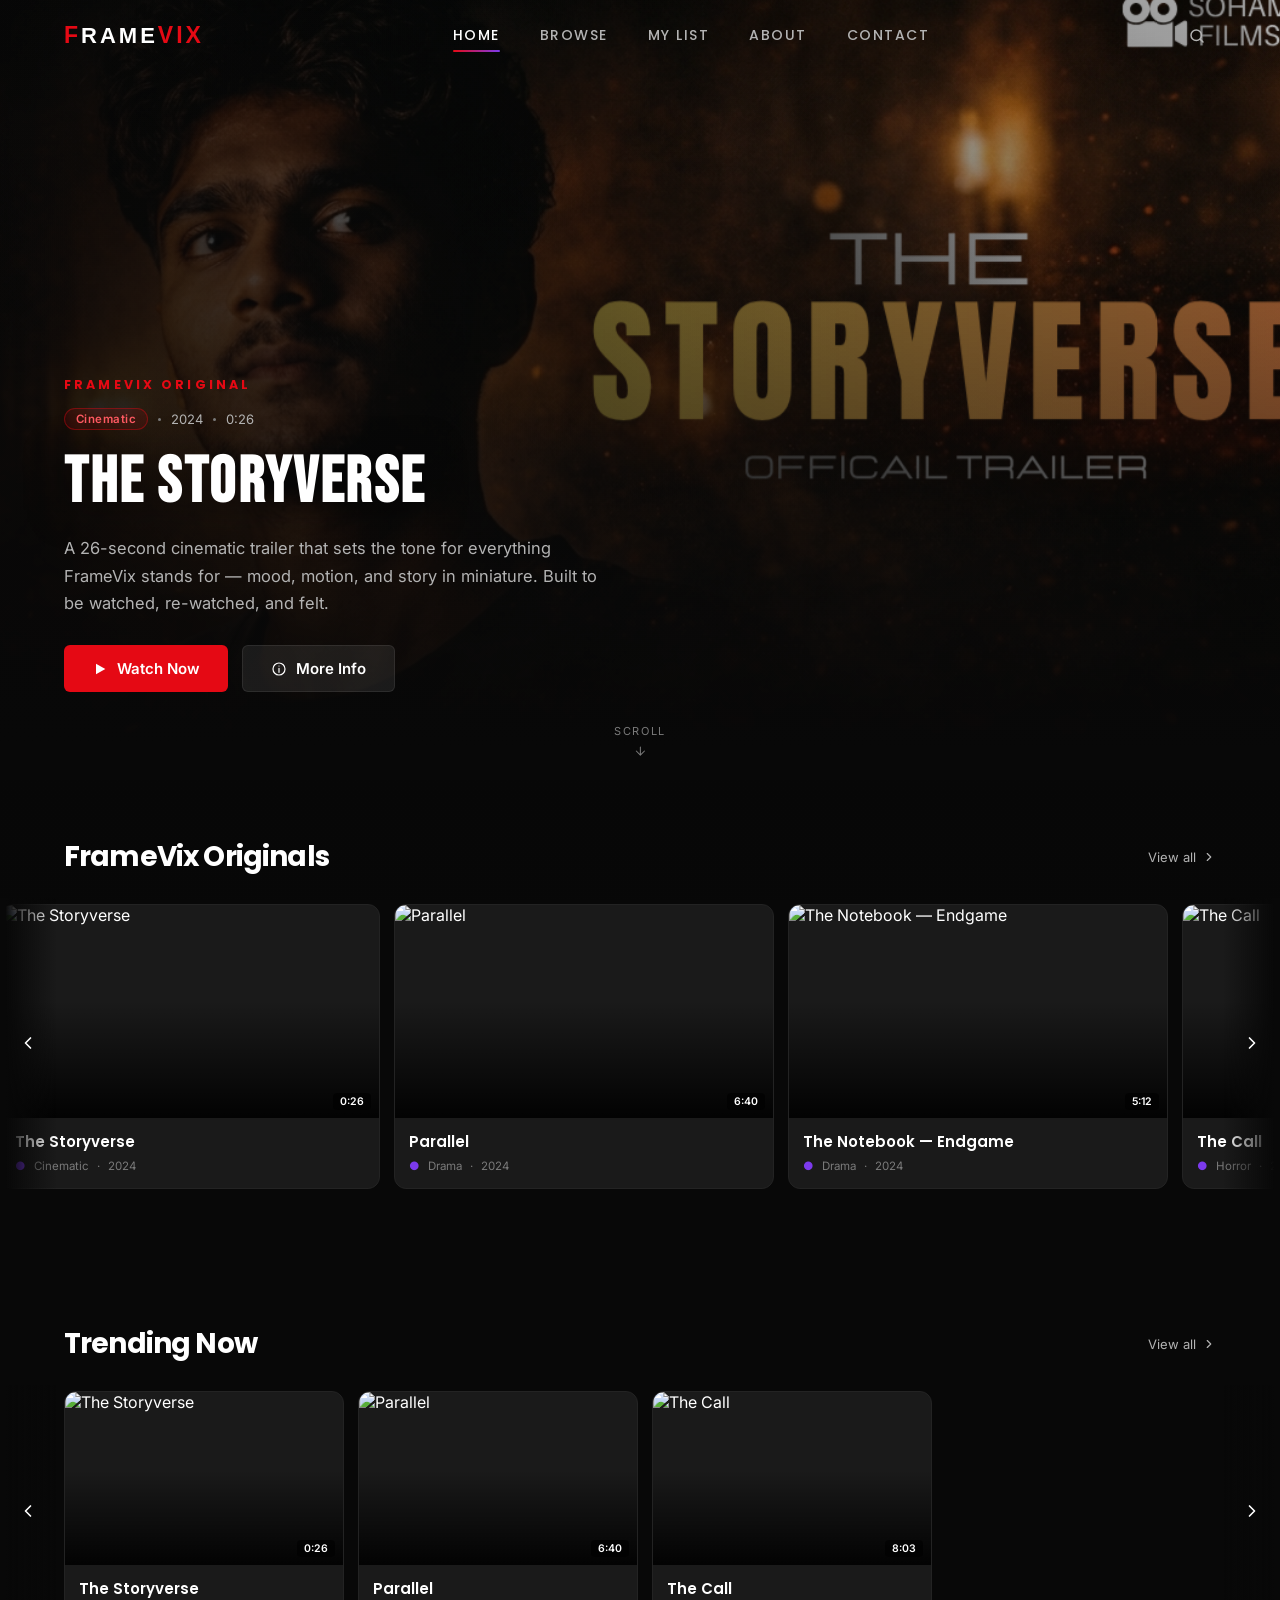
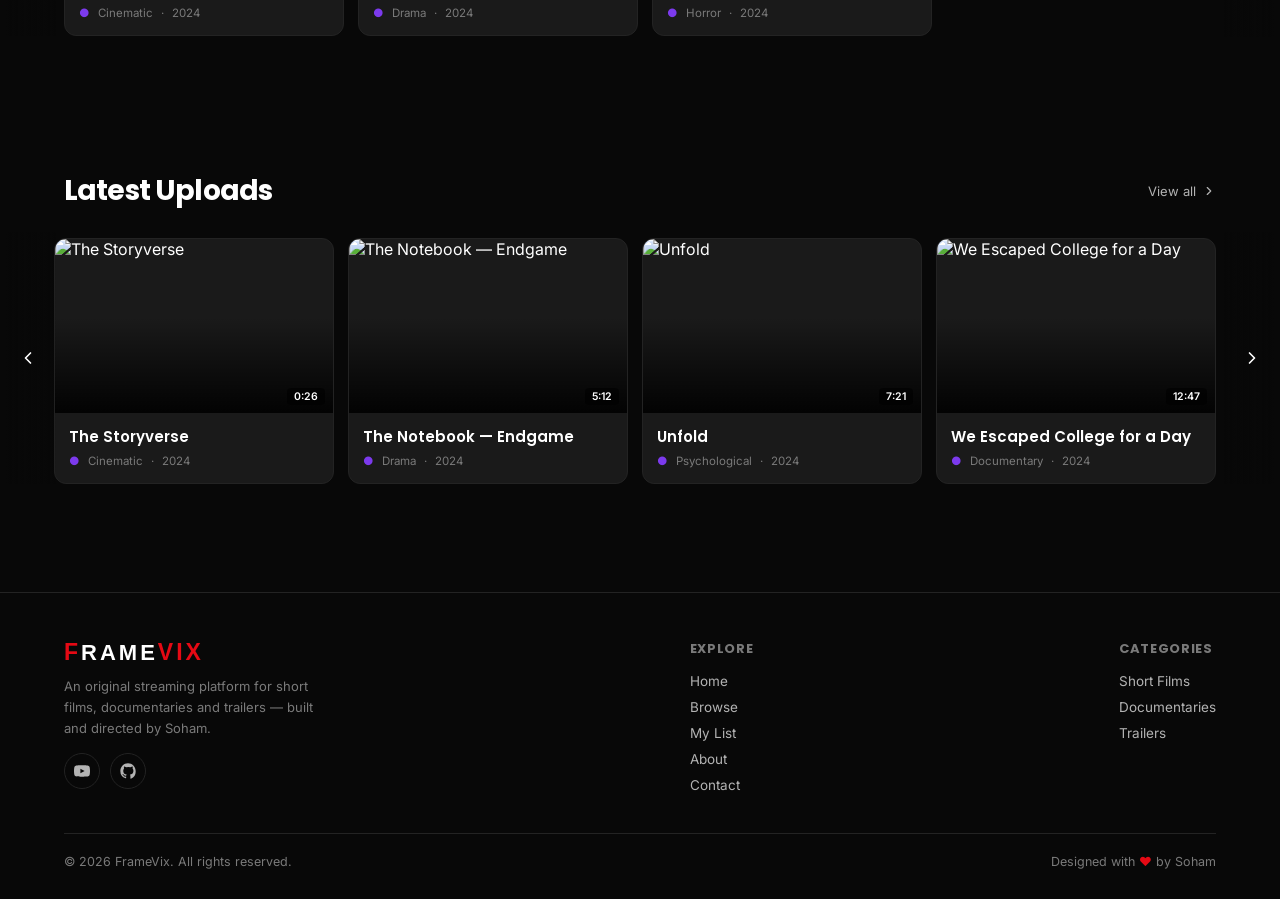
==== index.html @ 2eb0bb81 "Initial commit - FrameVix V2" ====
<!DOCTYPE html>
<html lang="en">
<head>
<meta charset="UTF-8">
<meta name="viewport" content="width=device-width, initial-scale=1.0">
<title>FrameVix — Watch Original Films</title>
<meta name="description" content="FrameVix is a cinematic streaming platform for original short films, documentaries and trailers — all playable right here.">
<link rel="stylesheet" href="css/style.css">
<link rel="stylesheet" href="css/animations.css">
<link rel="stylesheet" href="css/responsive.css">
<link rel="icon" href="assets/logo/logo.png">
</head>
<body data-page="home">

  <div class="cinematic-bg" aria-hidden="true"></div>

  <!-- ============ LOADING SCREEN ============ -->
  <div class="loader" id="loader">
    <div class="loader-mark">FRAME<span>VIX</span></div>
    <div class="loader-bar"></div>
  </div>

  <!-- ============ NAVBAR ============ -->
  <header class="navbar" id="navbar">
    <div class="navbar-inner">
      <a href="index.html" class="brand">
        
        <span class="brand-text">FRAME<em>VIX</em></span>
      </a>

      <nav class="nav-links">
        <a href="index.html" data-page="home"  >Home</a>
        <a href="browse.html" data-page="browse" >Browse</a>
        <a href="mylist.html" data-page="mylist" >My List</a>
        <a href="about.html" data-page="about">About</a>
        <a href="contact.html" data-page="contact">Contact</a>
      </nav>

      <div class="navbar-actions">
        <button class="icon-btn" id="searchOpen" aria-label="Search">
          <svg width="18" height="18" viewBox="0 0 24 24" fill="none"><circle cx="11" cy="11" r="7" stroke="currentColor" stroke-width="2"/><path d="m20 20-3.5-3.5" stroke="currentColor" stroke-width="2" stroke-linecap="round"/></svg>
        </button>
        <button class="icon-btn nav-toggle" id="navToggle" aria-label="Menu">
          <span></span><span></span><span></span>
        </button>
      </div>
    </div>
  </header>

  <!-- ============ MOBILE PANEL ============ -->
  <nav class="mobile-panel" id="mobilePanel">
    <a href="index.html" data-page="home">Home</a>
    <a href="browse.html" data-page="browse">Browse</a>
    <a href="mylist.html" data-page="mylist">My List</a>
    <a href="about.html" data-page="about">About</a>
    <a href="contact.html" data-page="contact">Contact</a>
    
  </nav>

  <!-- ============ SEARCH OVERLAY ============ -->
 <div class="search-overlay" id="searchOverlay">
    <button class="search-close" id="searchCloseBtn" aria-label="Close search">
      <svg width="18" height="18" viewBox="0 0 24 24" fill="none"><path d="M6 6l12 12M18 6L6 18" stroke="currentColor" stroke-width="2" stroke-linecap="round"/></svg>
    </button>
    <div class="search-box-wrap">
      <span class="search-icon-inline">
        <svg width="16" height="16" viewBox="0 0 24 24" fill="none" stroke="currentColor" stroke-width="2">
          <circle cx="11" cy="11" r="8"/>
          <path d="m21 21-4.3-4.3"/>
        </svg>
      </span>
      <input type="text" id="globalSearchInput" placeholder="Search FrameVix…" aria-label="Search FrameVix" autocomplete="off">
      <p class="search-hint">Press Enter to see full results on the Browse page</p>
    </div>
  </div>

  <main>
    <!-- ============ HERO ============ -->
    <section class="hero">
      <div class="hero-bg"><img id="heroImg" src="assets/images/bg image.png" alt="FrameVix — every frame tells a story"></div>
      <div class="hero-overlay"></div>
      <div class="hero-content">
        <p class="eyebrow">FrameVix Original</p>
        <div class="hero-meta">
          <span class="pill accent" id="heroGenre"></span>
          <span class="dot-sep"></span>
          <span id="heroYear"></span>
          <span class="dot-sep"></span>
          <span id="heroDuration"></span>
        </div>
        <h1 class="hero-title" id="heroTitle"></h1>
        <p class="hero-desc" id="heroDesc"></p>
        <div class="hero-btns">
          <button class="btn btn-primary glow" id="heroWatchBtn">
            <svg width="16" height="16" viewBox="0 0 24 24" fill="currentColor"><path d="M6 4l14 8-14 8V4z"/></svg>
            Watch Now
          </button>
          <button class="btn btn-ghost" id="heroInfoBtn">
            <svg width="16" height="16" viewBox="0 0 24 24" fill="none"><circle cx="12" cy="12" r="9" stroke="currentColor" stroke-width="1.8"/><path d="M12 11v6M12 7.5v.01" stroke="currentColor" stroke-width="1.8" stroke-linecap="round"/></svg>
            More Info
          </button>
        </div>
      </div>
      <div class="scroll-cue">
        <span>Scroll</span>
        <svg width="14" height="14" viewBox="0 0 24 24" fill="none"><path d="M12 5v14M5 12l7 7 7-7" stroke="currentColor" stroke-width="1.8" stroke-linecap="round" stroke-linejoin="round"/></svg>
      </div>
    </section>

    <!-- ============ ROWS (built by app.js) ============ -->
    <div id="rows"></div>
  </main>

  <!-- ============ FOOTER ============ -->
  <footer class="footer">
    <div class="container">
      <div class="footer-top">
        <div class="footer-brand">
          <a href="index.html" class="brand">
            
            <span class="brand-text">FRAME<em>VIX</em></span>
          </a>
          <p>An original streaming platform for short films, documentaries and trailers — built and directed by Soham.</p>
          <div class="footer-socials">
            <a href="https://www.youtube.com/@SOHAM-29" target="_blank" rel="noopener" aria-label="YouTube"><svg width="16" height="16" viewBox="0 0 24 24" fill="currentColor"><path d="M23.5 6.2a3 3 0 0 0-2.1-2.1C19.5 3.5 12 3.5 12 3.5s-7.5 0-9.4.6A3 3 0 0 0 .5 6.2 31 31 0 0 0 0 12a31 31 0 0 0 .5 5.8 3 3 0 0 0 2.1 2.1c1.9.6 9.4.6 9.4.6s7.5 0 9.4-.6a3 3 0 0 0 2.1-2.1A31 31 0 0 0 24 12a31 31 0 0 0-.5-5.8ZM9.6 15.5V8.5l6.3 3.5-6.3 3.5Z"/></svg></a>
            <a href="https://github.com/build-with-soham" target="_blank" rel="noopener" aria-label="GitHub"><svg width="16" height="16" viewBox="0 0 24 24" fill="currentColor"><path d="M12 .5C5.7.5.5 5.7.5 12a11.5 11.5 0 0 0 7.9 11c.6.1.8-.3.8-.6v-2c-3.2.7-3.9-1.4-3.9-1.4-.5-1.4-1.3-1.7-1.3-1.7-1.1-.7.1-.7.1-.7 1.2.1 1.8 1.2 1.8 1.2 1 1.8 2.8 1.3 3.5 1 .1-.8.4-1.3.8-1.6-2.6-.3-5.3-1.3-5.3-5.7 0-1.3.5-2.3 1.2-3.1-.1-.3-.5-1.5.1-3.1 0 0 1-.3 3.3 1.2a11 11 0 0 1 6 0c2.3-1.5 3.3-1.2 3.3-1.2.6 1.6.2 2.8.1 3.1.8.8 1.2 1.9 1.2 3.1 0 4.4-2.7 5.4-5.3 5.7.4.4.8 1.1.8 2.3v3.4c0 .3.2.7.8.6A11.5 11.5 0 0 0 23.5 12C23.5 5.7 18.3.5 12 .5Z"/></svg></a>
          </div>
        </div>
        <div class="footer-links">
          <h5>Explore</h5>
          <a href="index.html">Home</a>
          <a href="browse.html">Browse</a>
          <a href="mylist.html">My List</a>
          <a href="about.html">About</a>
          <a href="contact.html">Contact</a>
        </div>
        <div class="footer-links">
          <h5>Categories</h5>
          <a href="browse.html?category=Short%20Films">Short Films</a>
          <a href="browse.html?category=Documentaries">Documentaries</a>
          <a href="browse.html?category=Trailers">Trailers</a>
        </div>
      </div>
      <div class="footer-bottom">
        <span>© 2026 FrameVix. All rights reserved.</span>
        <span>Designed with <span class="heart">♥</span> by Soham</span>
      </div>
    </div>
  </footer>

  <!-- ============ BACK TO TOP ============ -->
  <button class="back-to-top" id="backToTop" aria-label="Back to top">
    <svg width="18" height="18" viewBox="0 0 24 24" fill="none"><path d="M12 19V5M5 12l7-7 7 7" stroke="currentColor" stroke-width="2" stroke-linecap="round" stroke-linejoin="round"/></svg>
  </button>

  <!-- ============ QUICK-PLAY MODAL ============ -->
  <div class="modal-overlay" id="modalOverlay">
    <div class="modal">
      <div class="modal-player">
        <iframe id="modalIframe" src="" title="Video player" allow="autoplay; encrypted-media; picture-in-picture" allowfullscreen></iframe>
        <button class="modal-close" id="modalCloseBtn" aria-label="Close">
          <svg width="16" height="16" viewBox="0 0 24 24" fill="none"><path d="M6 6l12 12M18 6L6 18" stroke="currentColor" stroke-width="2" stroke-linecap="round"/></svg>
        </button>
      </div>
      <div class="modal-body">
        <h3 id="modalTitleText"></h3>
        <p id="modalDescText"></p>
      </div>
    </div>
  </div>

  <script src="js/movies.js"></script>
  <script src="js/app.js"></script>
</body>
</html>
---- css/style.css ----
/* =========================================================
   FrameVix — style.css
   Base variables, layout, and every component's default look.
   Animation keyframes live in animations.css.
   Breakpoint overrides live in responsive.css.
   ========================================================= */

@import url("https://fonts.googleapis.com/css2?family=Orbitron:wght@700;800&family=Poppins:wght@500;600;700;800&family=Inter:wght@400;500;600&family=Bebas+Neue&display=swap");

.brand-text {
  font-family: 'Oswald', sans-serif;
  font-weight: 700;
  letter-spacing: 3px;
  font-size: 22px;
  text-transform: uppercase;
}
.brand-text::first-letter {
  color: #e50914; /* red F, rest white */
  font-size: 23px;
  font-weight: 750;
  font-family: 'Oswald', sans-serif;
  
}
.brand-text em {
    font-family: 'Oswald', sans-serif;   /* Change to any font you like */
     font-size: 23px;
     letter-spacing: 3px;          
    color: #e50914;                 /* Optional: keep VIX red */
    font-weight: 750;
}




.nav-links a {
  font-family: 'Poppins', sans-serif;
  font-weight: 600;
  letter-spacing: 1.5px;  /* spaces out "Home", "Browse" etc. */
  text-transform: uppercase;
  font-size: 14px;
}

:root {
  /* -- palette -- */
  --bg: #080808;
  --bg-secondary: #111111;
  --bg-card: #1a1a1a;
  --accent: #e50914;
  --accent-glow: rgba(229, 9, 20, 0.4);
  --accent-2: #7c3aed;
  --text: #ffffff;
  --text-dim: #b3b3b3;
  --text-mute: #7a7a7a;
  --border: #232323;

  /* -- gradients / glass -- */
  --glass-bg: rgba(17, 17, 17, 0.55);
  --glass-border: rgba(255, 255, 255, 0.08);

  /* -- type -- */
  --font-heading: "Poppins", sans-serif;
  --font-body: "Inter", sans-serif;
  --font-display: "Bebas Neue", sans-serif; /* matches the FrameVix logo wordmark & hero titles */

  /* -- layout -- */
  --nav-h: 72px;
  --radius: 12px;
  --radius-sm: 6px;
  --container-pad: clamp(18px, 5vw, 64px);
  --ease: cubic-bezier(0.22, 0.9, 0.3, 1);
}

* { box-sizing: border-box; margin: 0; padding: 0; }

html { scroll-behavior: smooth; }

body {
  background: var(--bg);
  color: var(--text);
  font-family: var(--font-body);
  overflow-x: hidden;
  min-height: 100vh;
}

img { max-width: 100%; display: block; }
a { color: inherit; text-decoration: none; }
button { font-family: inherit; cursor: pointer; border: none; background: none; color: inherit; }
ul { list-style: none; }

/* ---------- Global cinematic backdrop ----------
   Sits fixed behind every page, very low opacity, so the
   moodboard atmosphere (red glow, poster wall) is always
   faintly present without ever fighting page content. */
.cinematic-bg {
  position: fixed;
  inset: 0;
  z-index: -1;
  background-image:
    linear-gradient(180deg, rgba(8,8,8,0.85) 0%, rgba(8,8,8,0.92) 55%, var(--bg) 100%),
    url("assets/images/bg-cinematic.jpg");
  background-size: cover;
  background-position: center 30%;
  background-repeat: no-repeat;
  background-attachment: fixed;
  opacity: 0.65;
}

::-webkit-scrollbar { width: 9px; height: 8px; }
::-webkit-scrollbar-thumb { background: #2a2a2a; border-radius: 5px; }
::-webkit-scrollbar-thumb:hover { background: var(--accent); }
::-webkit-scrollbar-track { background: transparent; }

.container { max-width: 1440px; margin: 0 auto; padding: 0 var(--container-pad); }

.eyebrow {
  font-family: var(--font-heading);
  font-size: 12.5px;
  font-weight: 700;
  letter-spacing: 0.25em;
  text-transform: uppercase;
  color: var(--accent);
}

.section-title {
  font-family: var(--font-heading);
  font-weight: 700;
  font-size: clamp(20px, 2.6vw, 28px);
  letter-spacing: -0.03em;
}

/* =========================================================
   Loading screen
   ========================================================= */
.loader {
  position: fixed;
  inset: 0;
  z-index: 999;
  background: var(--bg);
  display: flex;
  align-items: center;
  justify-content: center;
  flex-direction: column;
  gap: 14px;
  transition: opacity 600ms var(--ease), visibility 600ms var(--ease);
}
.loader.hidden { opacity: 0; visibility: hidden; pointer-events: none; }
.loader-mark {
  font-family: var(--font-display);
  font-weight: 700;
  font-size: clamp(28px, 5vw, 42px);
  letter-spacing: 0.08em;
}
.loader-mark span { color: var(--accent); }
.loader-bar {
  width: 160px;
  height: 2px;
  background: var(--border);
  border-radius: 2px;
  overflow: hidden;
}
.loader-bar::after {
  content: "";
  display: block;
  height: 100%;
  width: 40%;
  background: linear-gradient(90deg, var(--accent), var(--accent-2));
  border-radius: 2px;
}

/* =========================================================
   Navbar
   ========================================================= */
.navbar {
  position: fixed;
  top: 0; left: 0; right: 0;
  z-index: 80;
  height: var(--nav-h);
  display: flex;
  align-items: center;
  background: transparent;
  border-bottom: 1px solid transparent;
  transition: background 320ms var(--ease), border-color 320ms var(--ease), backdrop-filter 320ms var(--ease);
}
.navbar.blurred {
  background: var(--glass-bg);
  backdrop-filter: blur(16px) saturate(140%);
  -webkit-backdrop-filter: blur(16px) saturate(140%);
  border-bottom-color: var(--glass-border);
}
.navbar-inner {
  width: 100%;
  max-width: 1440px;
  margin: 0 auto;
  padding: 0 var(--container-pad);
  display: flex;
  align-items: center;
  justify-content: space-between;
  gap: 24px;
}
.brand {
  display: flex;
  align-items: center;
  gap: 10px;
  font-family: var(--font-display);
  font-weight: 700;
  font-size: 18px;
  letter-spacing: 0.04em;
  flex-shrink: 0;
}
.brand-mark {
  width: 32px; height: 32px;
  display: flex; align-items: center; justify-content: center;
  flex-shrink: 0;
  filter: drop-shadow(0 0 10px rgba(229, 9, 20, 0.55));
}
.brand-mark img { width: 100%; height: 100%; object-fit: contain; }
.brand em { color: var(--accent); font-style: normal; }

.nav-links {
  display: none;
  align-items: center;
  gap: 8px;
  flex: 1;
  justify-content: center;
}
.nav-links a {
  position: relative;
  font-size: 14px;
  font-weight: 500;
  color: var(--text-dim);
  padding: 8px 16px;
  transition: color 200ms ease;
}
.nav-links a::after {
  content: "";
  position: absolute;
  left: 16px; right: 16px; bottom: 2px;
  height: 2px;
  background: linear-gradient(90deg, var(--accent), var(--accent-2));
  border-radius: 2px;
  transform: scaleX(0);
  transform-origin: center;
  transition: transform 260ms var(--ease);
}
.nav-links a:hover { color: var(--text); }
.nav-links a.active { color: var(--text); }
.nav-links a.active::after { transform: scaleX(1); }

.navbar-actions { display: flex; align-items: center; gap: 12px; }

.icon-btn {
  width: 38px; height: 38px;
  border-radius: 50%;
  display: flex; align-items: center; justify-content: center;
  color: var(--text-dim);
  transition: background 180ms ease, color 180ms ease;
}
.icon-btn:hover { background: rgba(255,255,255,0.08); color: var(--text); }

.nav-toggle { display: flex; flex-direction: column; gap: 4px; }
.nav-toggle span { width: 20px; height: 2px; background: var(--text); border-radius: 2px; transition: transform 220ms ease, opacity 220ms ease; }
.nav-toggle.open span:nth-child(1) { transform: translateY(6px) rotate(45deg); }
.nav-toggle.open span:nth-child(2) { opacity: 0; }
.nav-toggle.open span:nth-child(3) { transform: translateY(-6px) rotate(-45deg); }

.mobile-panel {
  position: fixed;
  inset: var(--nav-h) 0 0 0;
  z-index: 70;
  background: rgba(6,6,6,0.98);
  backdrop-filter: blur(10px);
  display: flex;
  flex-direction: column;
  align-items: center;
  justify-content: center;
  gap: 28px;
  transform: translateY(-12px);
  opacity: 0;
  pointer-events: none;
  transition: opacity 260ms var(--ease), transform 260ms var(--ease);
}
.mobile-panel.open { opacity: 1; transform: translateY(0); pointer-events: auto; }
.mobile-panel a { font-family: var(--font-heading); font-size: 26px; font-weight: 600; color: var(--text-dim); }
.mobile-panel a.active { color: var(--accent); }

/* =========================================================
   Search overlay — compact top-right dropdown
   ========================================================= */
.search-overlay {
  position:fixed;
  top: var(--nav-h);
  right: var(--container-pad);
  left: auto;
  z-index: 90;
  width: min(300px, 80vw);
  background: transparent;
  opacity: 0;
  transform: translateY(-8px);
  pointer-events: none;
  transition: opacity 200ms ease, transform 200ms ease;
}
.search-overlay.open { opacity: 1; transform: translateY(0); pointer-events: auto; }

.search-box-wrap {
  width: 100%;
  position: relative;
  display: flex;
  align-items: center;
  background: none;
  border: none;
  border-radius: 0;
  padding: 0 30px 10px 0;
}

.search-box-wrap::after {
  content: "";
  position: absolute;
  left: 0; right: 0; bottom: -1px;
  height: 2px;
  background: var(--accent);
  box-shadow: 0 2px 10px 0 rgba(229, 9, 20, 0.6);
}

.search-icon-inline {
  color: var(--text);
  margin-right: 10px;
  flex-shrink: 0;
  display: flex;
}
.search-icon-inline svg { width: 16px; height: 16px; }

.search-box-wrap input {
  flex: 1;
  min-width: 0;
  width: 100%;
  background: none;
  border: none;
  outline: none;
  box-shadow: none;
  color: var(--text);
  font-family: var(--font-heading);
  font-size: 15px;
  padding: 0 0 5px 0;
}
.search-box-wrap input::placeholder { color: var(--text-dim); }

.search-hint { display: none; }

.search-close {
  position: absolute;
  top: 0;
  right: 0;
  width: 20px; height: 20px;
  display: flex; align-items: center; justify-content: center;
  color: var(--text-dim);
  z-index: 2;
}
.search-close:hover { color: var(--text); }

/* =========================================================
   Hero
   ========================================================= */
.hero {
  position: relative;
  height: min(88vh, 780px);
  min-height: 480px;
  overflow: hidden;
  display: flex;
  align-items: flex-end;
}
.hero-bg {
  position: absolute; inset: 0;
  overflow: hidden;
}
.hero-bg img {
  width: 100%; height: 100%;
  object-fit: cover;
}
.hero-overlay {
  position: absolute; inset: 0;
  background:
    linear-gradient(180deg, rgba(8,8,8,0.15) 0%, rgba(8,8,8,0.55) 55%, var(--bg) 96%),
    linear-gradient(90deg, rgba(8,8,8,0.82) 0%, rgba(8,8,8,0.35) 50%, rgba(8,8,8,0.08) 100%);
}
.hero-content {
  position: relative;
  z-index: 2;
  padding: 0 var(--container-pad) clamp(48px, 8vw, 88px);
  max-width: 720px;
}
.hero-meta {
  display: flex; align-items: center; gap: 10px;
  margin: 14px 0 18px;
  font-size: 13px;
  color: var(--text-dim);
}
.pill {
  border: 1px solid var(--glass-border);
  background: rgba(255,255,255,0.05);
  padding: 3px 11px;
  border-radius: 100px;
  font-size: 11.5px;
  font-weight: 600;
  letter-spacing: 0.04em;
}
.pill.accent { border-color: rgba(229,9,20,0.4); color: #ff5a63; background: rgba(229,9,20,0.1); }
.dot-sep { width: 3px; height: 3px; border-radius: 50%; background: var(--text-mute); }

.hero-title {
  font-family: var(--font-display);
  font-weight: 700;
  font-size: clamp(32px, 6.4vw, 64px);
  line-height: 1.08;
  letter-spacing: 0.04em;
  text-transform: uppercase;
  text-shadow: 0 6px 40px rgba(0,0,0,0.6);
}
.hero-desc {
  color: var(--text-dim);
  font-size: clamp(14px, 1.6vw, 16.5px);
  line-height: 1.65;
  margin: 18px 0 28px;
  max-width: 540px;
}
.hero-btns { display: flex; gap: 14px; flex-wrap: wrap; }

.btn {
  display: inline-flex; align-items: center; gap: 9px;
  padding: 13px 28px;
  border-radius: var(--radius-sm);
  font-weight: 600;
  font-size: 15px;
  transition: transform 200ms var(--ease), box-shadow 200ms var(--ease), background 200ms ease;
}
.btn:active { transform: scale(0.97); }
.btn-primary {
  background: var(--accent);
  color: #fff;
  box-shadow: 0 0 0 rgba(229,9,20,0);
}
.btn-primary:hover { box-shadow: 0 8px 30px rgba(229,9,20,0.45); transform: translateY(-2px); }
.btn-ghost {
  background: rgba(255,255,255,0.08);
  border: 1px solid var(--glass-border);
  color: var(--text);
  backdrop-filter: blur(6px);
}
.btn-ghost:hover { background: rgba(255,255,255,0.15); transform: translateY(-2px); }
.btn-sm { padding: 9px 18px; font-size: 13.5px; }
.btn-outline { background: transparent; border: 1px solid var(--border); color: var(--text-dim); }
.btn-outline:hover { border-color: var(--accent); color: var(--text); }

.scroll-cue {
  position: absolute; bottom: 22px; left: 50%;
  transform: translateX(-50%);
  z-index: 2;
  display: flex; flex-direction: column; align-items: center; gap: 6px;
  color: var(--text-mute);
  font-size: 11px;
  letter-spacing: 0.14em;
  text-transform: uppercase;
}

/* =========================================================
   Sections / rows
   ========================================================= */
.section { padding: clamp(36px, 5vw, 56px) 0; }
.section-head {
  display: flex; align-items: center; justify-content: space-between;
  gap: 16px;
  margin-bottom: 20px;
  padding: 0 var(--container-pad);
}
.section-head .view-all {
  font-size: 13px; color: var(--text-dim);
  display: flex; align-items: center; gap: 6px;
  transition: color 180ms ease, gap 180ms ease;
}
.section-head .view-all:hover { color: var(--accent); gap: 9px; }

.row-track-wrap { position: relative; }
.row-track {
  display: flex; gap: 14px;
  overflow-x: auto;
  scroll-snap-type: x proximity;
  padding: 6px var(--container-pad) 22px;
  scrollbar-width: none;
}
.row-track::-webkit-scrollbar { display: none; }

.row-arrow {
  position: absolute; top: 0; bottom: 22px;
  width: 56px;
  display: none; align-items: center; justify-content: center;
  color: var(--text);
  z-index: 6;
  background: linear-gradient(90deg, var(--bg) 10%, transparent);
}
.row-arrow.right { right: 0; transform: scaleX(-1); }
.row-arrow.left { left: 0; }

/* =========================================================
   Cards
   ========================================================= */
.card {
  position: relative;
  flex: 0 0 auto;
  width: clamp(200px, 24vw, 280px);
  border-radius: var(--radius);
  overflow: hidden;
  background: var(--bg-card);
  border: 1px solid var(--border);
  cursor: pointer;
  scroll-snap-align: start;
  transition: transform 320ms var(--ease), box-shadow 320ms var(--ease), border-color 320ms var(--ease);
}
.card:hover {
  transform: translateY(-8px) scale(1.035);
  box-shadow: 0 20px 45px rgba(0,0,0,0.55), 0 0 0 1px rgba(229,9,20,0.35);
  border-color: rgba(229,9,20,0.4);
  z-index: 4;
}
.card-thumb { position: relative; aspect-ratio: 16/10; overflow: hidden; }
.card-thumb img {
  width: 100%; height: 100%; object-fit: cover;
  transition: transform 500ms var(--ease), filter 320ms ease;
}
.card:hover .card-thumb img { transform: scale(1.12); filter: brightness(0.55); }
.card-shade { position: absolute; inset: 0; background: linear-gradient(180deg, transparent 45%, rgba(0,0,0,0.9) 100%); }
.card-play {
  position: absolute; top: 50%; left: 50%;
  transform: translate(-50%,-50%) scale(0.6);
  width: 46px; height: 46px; border-radius: 50%;
  background: rgba(229,9,20,0.9);
  display: flex; align-items: center; justify-content: center;
  opacity: 0;
  transition: opacity 220ms ease, transform 220ms var(--ease);
  box-shadow: 0 0 26px rgba(229,9,20,0.6);
}
.card:hover .card-play { opacity: 1; transform: translate(-50%,-50%) scale(1); }
.card-duration {
  position: absolute; bottom: 8px; right: 8px;
  font-size: 10.5px; font-weight: 600;
  background: rgba(0,0,0,0.65);
  padding: 2px 7px; border-radius: 4px;
}
.card-save-btn {
  position: absolute; top: 8px; right: 8px;
  width: 30px; height: 30px;
  border-radius: 50%;
  background: rgba(0,0,0,0.6);
  border: 1px solid rgba(255,255,255,0.18);
  display: flex; align-items: center; justify-content: center;
  color: #fff;
  z-index: 3;
  opacity: 0;
  transform: translateY(-4px);
  transition: opacity 200ms ease, transform 200ms ease, background 180ms ease, border-color 180ms ease;
}
.card:hover .card-save-btn,
.card-save-btn.saved { opacity: 1; transform: translateY(0); }
.card-save-btn:hover { border-color: var(--accent); background: rgba(229,9,20,0.35); }
.card-save-btn.saved { background: var(--accent); border-color: var(--accent); }
.card-save-btn svg { pointer-events: none; }
.card-body { padding: 12px 14px 15px; }
.card-body h3 {
  font-family: var(--font-heading);
  font-size: 15px; font-weight: 600;
  transition: transform 260ms var(--ease), color 200ms ease;
}
.card:hover .card-body h3 { transform: translateY(-2px); color: var(--accent); }
.card-tags { display: flex; align-items: center; gap: 8px; margin-top: 6px; font-size: 11.5px; color: var(--text-mute); }
.card-tags .genre-dot { color: var(--accent-2); }

.card.card-lg { width: clamp(260px, 34vw, 380px); }
.card.card-lg .card-thumb { aspect-ratio: 16/9; }

.grid { display: grid; grid-template-columns: repeat(auto-fill, minmax(220px, 1fr)); gap: 18px; }
.grid .card { width: 100%; }

/* =========================================================
   Browse page — filter bar
   ========================================================= */
.browse-hero {
  padding: calc(var(--nav-h) + 46px) 0 30px;
  background: radial-gradient(circle at 12% 0%, rgba(229,9,20,0.12), transparent 55%);
  border-bottom: 1px solid var(--border);
}
.browse-title { font-family: var(--font-display); font-weight: 700; font-size: clamp(28px, 4.4vw, 46px); letter-spacing: 0.05em; text-transform: uppercase; }
.browse-sub { color: var(--text-dim); margin-top: 8px; font-size: 14.5px; }

.filter-bar {
  display: flex; align-items: center; gap: 10px; flex-wrap: wrap;
  margin-top: 24px;
}
.filter-chip {
  padding: 8px 18px;
  border-radius: 100px;
  border: 1px solid var(--border);
  background: var(--bg-card);
  font-size: 13.5px; font-weight: 500;
  color: var(--text-dim);
  transition: all 200ms var(--ease);
}
.filter-chip:hover { border-color: var(--accent); color: var(--text); }
.filter-chip.active { background: var(--accent); border-color: var(--accent); color: #fff; }

.browse-results-head {
  display: flex; align-items: center; justify-content: space-between;
  margin: 30px 0 16px;
  color: var(--text-mute); font-size: 13px;
}
.empty-state {
  padding: 60px 0; text-align: center; color: var(--text-mute);
}
.empty-state span { font-size: 40px; display: block; margin-bottom: 12px; }

/* =========================================================
   Movie detail page
   ========================================================= */
.movie-banner {
  position: relative;
  height: min(56vh, 500px);
  min-height: 340px;
  overflow: hidden;
}
.movie-banner img { width: 100%; height: 100%; object-fit: cover; opacity: 0.4; }
.movie-banner .hero-overlay { background: linear-gradient(180deg, rgba(8,8,8,0.3) 0%, var(--bg) 92%); }

.movie-main {
  display: grid;
  grid-template-columns: 260px 1fr;
  gap: 34px;
  margin-top: -140px;
  position: relative;
  z-index: 3;
  padding-bottom: 40px;
}
.movie-poster {
  border-radius: var(--radius);
  overflow: hidden;
  border: 1px solid var(--border);
  box-shadow: 0 24px 50px rgba(0,0,0,0.6);
  aspect-ratio: 16/10;
}
.movie-poster img { width: 100%; height: 100%; object-fit: cover; }

.movie-info h1 {
  font-family: var(--font-display);
  font-weight: 700;
  font-size: clamp(24px, 3.6vw, 38px);
  letter-spacing: 0.01em;
  text-transform: uppercase;
}
.movie-info .hero-meta { margin: 12px 0 16px; }
.movie-info p.desc { color: var(--text-dim); line-height: 1.7; max-width: 640px; margin-bottom: 24px; }
.movie-actions { display: flex; gap: 12px; flex-wrap: wrap; }

.watchlist-btn.active { background: var(--accent-2); border-color: var(--accent-2); }

.player-section { margin-top: 40px; }
.player-wrap {
  width: 100%; aspect-ratio: 16/9;
  border-radius: var(--radius);
  overflow: hidden;
  border: 1px solid var(--border);
  background: #000;
  box-shadow: 0 30px 60px rgba(0,0,0,0.55);
}
.player-wrap iframe { width: 100%; height: 100%; border: none; }

/* =========================================================
   Glass cards (about / contact)
   ========================================================= */
.glass-card {
  background: var(--glass-bg);
  border: 1px solid var(--glass-border);
  backdrop-filter: blur(14px);
  border-radius: var(--radius);
  padding: clamp(20px, 3vw, 30px);
}

.page-hero {
  padding: calc(var(--nav-h) + 60px) 0 50px;
  text-align: center;
  background: radial-gradient(circle at 50% 0%, rgba(124,58,237,0.14), transparent 60%);
  border-bottom: 1px solid var(--border);
}
.page-hero h1 { font-family: var(--font-display); font-weight: 700; font-size: clamp(28px, 5vw, 48px); letter-spacing: 0.05em; text-transform: uppercase; }
.page-hero p { color: var(--text-dim); max-width: 560px; margin: 14px auto 0; }

/* About page */
.about-grid {
  display: grid; grid-template-columns: 1fr 1fr; gap: 40px; align-items: center;
  padding: 60px 0;
}
.about-photo {
  aspect-ratio: 4/5; border-radius: var(--radius); overflow: hidden;
  border: 1px solid var(--border); position: relative;
  background: linear-gradient(135deg, #1a1a1a, #0c0c0c);
}
.about-photo img { width: 100%; height: 100%; object-fit: cover; }
.about-copy h2 { font-family: var(--font-heading); font-size: clamp(24px,3.4vw,34px); font-weight: 700; margin-bottom: 16px; }
.about-copy p { color: var(--text-dim); line-height: 1.75; margin-bottom: 14px; }

.stats-row { display: grid; grid-template-columns: repeat(4,1fr); gap: 16px; padding: 20px 0 60px; }
.stat-card { text-align: center; padding: 26px 10px; }
.stat-num { font-family: var(--font-heading); font-weight: 800; font-size: clamp(28px,4vw,42px); background: linear-gradient(135deg, var(--accent), var(--accent-2)); -webkit-background-clip: text; background-clip: text; color: transparent; }
.stat-label { color: var(--text-mute); font-size: 12.5px; letter-spacing: 0.05em; text-transform: uppercase; margin-top: 6px; }

.timeline { max-width: 720px; margin: 0 auto; position: relative; padding: 20px 0 60px; }
.timeline::before { content: ""; position: absolute; left: 18px; top: 0; bottom: 0; width: 2px; background: linear-gradient(180deg, var(--accent), var(--accent-2)); opacity: 0.4; }
.timeline-item { position: relative; padding-left: 52px; margin-bottom: 34px; }
.timeline-dot { position: absolute; left: 10px; top: 4px; width: 18px; height: 18px; border-radius: 50%; background: var(--bg); border: 2px solid var(--accent); }
.timeline-item h4 { font-family: var(--font-heading); font-size: 16px; font-weight: 600; }
.timeline-item span { color: var(--accent); font-size: 12px; font-weight: 700; letter-spacing: 0.05em; }
.timeline-item p { color: var(--text-dim); font-size: 14px; margin-top: 6px; line-height: 1.6; }

.genre-cloud { display: flex; flex-wrap: wrap; gap: 10px; padding: 8px 0 60px; justify-content: center; }
.genre-chip {
  padding: 9px 20px; border-radius: 100px;
  border: 1px solid var(--border);
  font-size: 13.5px; color: var(--text-dim);
  transition: all 260ms var(--ease);
}
.genre-chip:hover { border-color: var(--accent); color: var(--text); transform: translateY(-3px); background: rgba(229,9,20,0.08); }

/* Contact page */
.contact-grid { display: grid; grid-template-columns: 1.1fr 0.9fr; gap: 30px; padding: 50px 0 70px; }
.form-group { margin-bottom: 18px; }
.form-group label { display: block; font-size: 13px; color: var(--text-dim); margin-bottom: 7px; }
.form-group input, .form-group textarea {
  width: 100%;
  background: var(--bg-secondary);
  border: 1px solid var(--border);
  border-radius: var(--radius-sm);
  padding: 12px 14px;
  color: var(--text);
  font-family: var(--font-body);
  font-size: 14px;
  outline: none;
  transition: border-color 200ms ease, box-shadow 200ms ease;
  resize: vertical;
}
.form-group input:focus, .form-group textarea:focus { border-color: var(--accent); box-shadow: 0 0 0 3px rgba(229,9,20,0.15); }
.form-status { margin-top: 14px; font-size: 13.5px; color: var(--accent-2); min-height: 18px; }

.social-list { display: flex; flex-direction: column; gap: 12px; }
.social-item {
  display: flex; align-items: center; gap: 14px;
  padding: 14px 16px;
  border-radius: var(--radius-sm);
  border: 1px solid var(--border);
  transition: border-color 200ms ease, transform 200ms ease, background 200ms ease;
}
.social-item:hover { border-color: var(--accent); transform: translateX(6px); background: rgba(229,9,20,0.06); }
.social-icon { width: 38px; height: 38px; border-radius: 50%; background: var(--bg-secondary); display: flex; align-items: center; justify-content: center; flex-shrink: 0; }
.social-item .label { font-size: 14px; font-weight: 600; }
.social-item .sub { font-size: 12px; color: var(--text-mute); }

/* =========================================================
   Modal (used on index/browse when opening a quick-play)
   ========================================================= */
.modal-overlay {
  position: fixed; inset: 0; z-index: 120;
  background: rgba(3,3,3,0.92);
  display: none; align-items: center; justify-content: center;
  padding: clamp(10px, 3vw, 30px);
}
.modal-overlay.open { display: flex; }
.modal {
  width: min(920px, 100%); max-height: 92vh; overflow-y: auto;
  background: var(--bg-secondary);
  border-radius: var(--radius);
  border: 1px solid var(--border);
}
.modal-player { position: relative; width: 100%; aspect-ratio: 16/9; background: #000; }
.modal-player iframe { width: 100%; height: 100%; border: none; }
.modal-close {
  position: absolute; top: 10px; right: 10px;
  width: 36px; height: 36px; border-radius: 50%;
  background: rgba(0,0,0,0.7);
  border: 1px solid var(--border);
  display: flex; align-items: center; justify-content: center;
}
.modal-body { padding: 20px clamp(16px,3vw,28px) 26px; }
.modal-body h3 { font-family: var(--font-heading); font-size: 24px; font-weight: 700; }
.modal-body p { color: var(--text-dim); font-size: 14px; line-height: 1.6; margin-top: 10px; max-width: 620px; }

/* =========================================================
   Footer
   ========================================================= */
.footer { border-top: 1px solid var(--border); padding: 46px 0 30px; margin-top: 30px; }
.footer-top { display: flex; flex-wrap: wrap; justify-content: space-between; gap: 34px; padding-bottom: 30px; }
.footer-brand p { color: var(--text-mute); font-size: 13px; margin-top: 10px; max-width: 260px; line-height: 1.6; }
.footer-links h5 { font-family: var(--font-heading); font-size: 13px; letter-spacing: 0.05em; text-transform: uppercase; color: var(--text-mute); margin-bottom: 14px; }
.footer-links a { display: block; color: var(--text-dim); font-size: 13.5px; margin-bottom: 10px; transition: color 180ms ease, transform 180ms ease; }
.footer-links a:hover { color: var(--accent); transform: translateX(3px); }
.footer-socials { display: flex; gap: 10px; margin-top: 14px; }
.footer-socials a {
  width: 36px; height: 36px; border-radius: 50%;
  border: 1px solid var(--border);
  display: flex; align-items: center; justify-content: center;
  color: var(--text-dim);
  transition: all 200ms ease;
}
.footer-socials a:hover { border-color: var(--accent); color: var(--text); transform: translateY(-3px); }
.footer-bottom {
  border-top: 1px solid var(--border);
  padding-top: 20px;
  display: flex; justify-content: space-between; flex-wrap: wrap; gap: 10px;
  font-size: 12.5px; color: var(--text-mute);
}
.footer-bottom span.heart { color: var(--accent); }

/* =========================================================
   Back to top
   ========================================================= */
.back-to-top {
  position: fixed; right: 22px; bottom: 22px;
  width: 46px; height: 46px; border-radius: 50%;
  background: var(--accent);
  color: #fff;
  display: flex; align-items: center; justify-content: center;
  z-index: 50;
  box-shadow: 0 10px 26px rgba(229,9,20,0.4);
  opacity: 0; visibility: hidden; transform: translateY(10px);
  transition: opacity 240ms ease, transform 240ms ease, visibility 240ms ease;
}
.back-to-top.show { opacity: 1; visibility: visible; transform: translateY(0); }

/* Focus visibility */
button:focus-visible, a:focus-visible {
  outline: 2px solid var(--accent);
  outline-offset: 2px;
}
input:focus-visible, textarea:focus-visible {
  outline: none;
}
---- css/animations.css ----
/* =========================================================
   FrameVix — animations.css
   Every keyframe and animation-utility class lives here,
   separate from layout, so effects are easy to find & tune.
   ========================================================= */

@media (prefers-reduced-motion: reduce) {
  *, *::before, *::after {
    animation-duration: 0.001ms !important;
    transition-duration: 0.001ms !important;
    scroll-behavior: auto !important;
  }
}

/* ---------- Loading screen ---------- */
@keyframes glowPulse {
  0%, 100% { text-shadow: 0 0 18px rgba(229,9,20,0.35); }
  50% { text-shadow: 0 0 34px rgba(229,9,20,0.75), 0 0 60px rgba(124,58,237,0.35); }
}
.loader-mark { animation: glowPulse 1.8s ease-in-out infinite; }

@keyframes loaderTrack {
  0% { transform: translateX(-120%); }
  100% { transform: translateX(280%); }
}
.loader-bar { position: relative; }
.loader-bar::after { animation: loaderTrack 1.1s ease-in-out infinite; }

/* ---------- Hero ---------- */
@keyframes kenBurns {
  0% { transform: scale(1); }
  100% { transform: scale(1.12); }
}
.hero-bg img { animation: kenBurns 16s ease-out forwards; }

@keyframes heroRise {
  from { opacity: 0; transform: translateY(26px); }
  to { opacity: 1; transform: translateY(0); }
}
.hero-meta { animation: heroRise 700ms 200ms var(--ease) both; }
.hero-title { animation: heroRise 800ms 320ms var(--ease) both; }
.hero-desc { animation: heroRise 800ms 460ms var(--ease) both; }
.hero-btns { animation: heroRise 800ms 600ms var(--ease) both; }

@keyframes bounceDown {
  0%, 100% { transform: translate(-50%, 0); opacity: 0.7; }
  50% { transform: translate(-50%, 8px); opacity: 1; }
}
.scroll-cue { animation: bounceDown 2s ease-in-out infinite; }

/* ---------- Button glow ---------- */
@keyframes btnGlow {
  0%, 100% { box-shadow: 0 0 0 rgba(229,9,20,0); }
  50% { box-shadow: 0 0 22px rgba(229,9,20,0.5); }
}
.btn-primary.glow { animation: btnGlow 2.4s ease-in-out infinite; }

/* ---------- Scroll reveal ---------- */
.reveal {
  opacity: 0;
  transform: translateY(28px);
  transition: opacity 700ms var(--ease), transform 700ms var(--ease);
}
.reveal.visible { opacity: 1; transform: translateY(0); }

.reveal-scale {
  opacity: 0;
  transform: scale(0.94);
  transition: opacity 650ms var(--ease), transform 650ms var(--ease);
}
.reveal-scale.visible { opacity: 1; transform: scale(1); }

.reveal-left { opacity: 0; transform: translateX(-32px); transition: opacity 700ms var(--ease), transform 700ms var(--ease); }
.reveal-left.visible { opacity: 1; transform: translateX(0); }

.reveal-right { opacity: 0; transform: translateX(32px); transition: opacity 700ms var(--ease), transform 700ms var(--ease); }
.reveal-right.visible { opacity: 1; transform: translateX(0); }

/* stagger children of a revealed row */
.reveal .card { opacity: 0; transform: translateY(18px) scale(0.97); transition: opacity 500ms var(--ease), transform 500ms var(--ease); }
.reveal.visible .card { opacity: 1; transform: translateY(0) scale(1); }
.reveal.visible .card:nth-child(1) { transition-delay: 40ms; }
.reveal.visible .card:nth-child(2) { transition-delay: 100ms; }
.reveal.visible .card:nth-child(3) { transition-delay: 160ms; }
.reveal.visible .card:nth-child(4) { transition-delay: 220ms; }
.reveal.visible .card:nth-child(5) { transition-delay: 280ms; }
.reveal.visible .card:nth-child(6) { transition-delay: 340ms; }
.reveal.visible .card:nth-child(7) { transition-delay: 400ms; }
.reveal.visible .card:nth-child(8) { transition-delay: 460ms; }

/* grid variant used on browse page (no wrapping .reveal parent per row) */
.grid.reveal .card { transition-delay: calc(var(--i, 0) * 55ms); }

/* ---------- Card entrance on first paint ---------- */
@keyframes cardPop {
  from { opacity: 0; transform: translateY(14px); }
  to { opacity: 1; transform: translateY(0); }
}
.card-pop { animation: cardPop 480ms var(--ease) both; }

/* ---------- Navbar ---------- */
.navbar { will-change: background; }

/* ---------- Page transition ---------- */
@keyframes pageFade {
  from { opacity: 0; }
  to { opacity: 1; }
}
body.page-ready main, body.page-ready .hero, body.page-ready .browse-hero, body.page-ready .page-hero, body.page-ready .movie-banner {
  animation: pageFade 500ms ease both;
}

/* ---------- Counters (about page) ---------- */
.stat-card { transition: transform 260ms var(--ease); }
.stat-card:hover { transform: translateY(-6px); }

/* ---------- Genre chip float ---------- */
@keyframes chipFloat {
  0%, 100% { transform: translateY(0); }
  50% { transform: translateY(-4px); }
}
.genre-chip:nth-child(odd):hover { animation: chipFloat 1.4s ease-in-out infinite; }

/* ---------- Timeline dot pulse ---------- */
@keyframes dotPulse {
  0%, 100% { box-shadow: 0 0 0 0 rgba(229,9,20,0.45); }
  50% { box-shadow: 0 0 0 6px rgba(229,9,20,0); }
}
.timeline-dot { animation: dotPulse 2.4s ease-in-out infinite; }

/* ---------- Modal ---------- */
@keyframes modalIn {
  from { opacity: 0; transform: translateY(18px) scale(0.97); }
  to { opacity: 1; transform: translateY(0) scale(1); }
}
.modal-overlay.open .modal { animation: modalIn 280ms var(--ease); }
@keyframes overlayIn { from { opacity: 0; } to { opacity: 1; } }
.modal-overlay.open { animation: overlayIn 200ms ease; }

/* ---------- Back to top ---------- */
.back-to-top { transition: opacity 240ms ease, transform 240ms var(--ease), visibility 240ms ease, box-shadow 200ms ease; }
.back-to-top:hover { box-shadow: 0 12px 34px rgba(229,9,20,0.6); transform: translateY(-4px); }

/* ---------- Toast (contact form) ---------- */
@keyframes toastIn {
  from { opacity: 0; transform: translateY(8px); }
  to { opacity: 1; transform: translateY(0); }
}
.form-status.show { animation: toastIn 320ms var(--ease); }

/* ---------- Filter chip press ---------- */
.filter-chip { transform-origin: center; }
.filter-chip:active { transform: scale(0.95); }

/* ---------- Search overlay ---------- */
@keyframes searchDrop {
  from { opacity: 0; transform: translateY(-14px); }
  to { opacity: 1; transform: translateY(0); }
}
.search-overlay.open .search-box-wrap { animation: searchDrop 320ms var(--ease); }

/* ---------- Mobile panel links stagger ---------- */
.mobile-panel a { transition: transform 260ms var(--ease), opacity 260ms var(--ease); }
---- css/responsive.css ----
/* =========================================================
   FrameVix — responsive.css
   Mobile-first overrides. Base styles in style.css already
   scale with clamp(), this file handles structural changes.
   ========================================================= */

/* ---------- ≥ 640px : small tablets ---------- */
@media (min-width: 640px) {
  .stats-row { grid-template-columns: repeat(4, 1fr); }
  .contact-grid { grid-template-columns: 1fr; }
}

/* ---------- ≥ 860px : nav switches to desktop layout ---------- */
@media (min-width: 860px) {
  .nav-links { display: flex; }
  .nav-toggle { display: none; }
  .mobile-panel { display: none !important; }
  .contact-grid { grid-template-columns: 1.1fr 0.9fr; }
}

/* ---------- < 860px : mobile nav + stacked hero actions ---------- */
@media (max-width: 859.98px) {
  .row-arrow { display: none !important; }
}

/* ---------- ≥ 780px : row arrows appear (need room to click) ---------- */
@media (min-width: 780px) {
  .row-arrow { display: flex; }
}

/* ---------- ≤ 720px : movie page stacks ---------- */
@media (max-width: 720px) {
  .movie-main { grid-template-columns: 1fr; margin-top: -80px; }
  .movie-poster { max-width: 220px; margin: 0 auto; }
  .movie-info { text-align: center; }
  .movie-info .hero-meta, .movie-actions { justify-content: center; }
  .about-grid { grid-template-columns: 1fr; }
  .about-photo { max-width: 320px; margin: 0 auto; }
}

/* ---------- ≤ 600px : stats / cards ---------- */
@media (max-width: 600px) {
  .stats-row { grid-template-columns: repeat(2, 1fr); }
  .hero-btns .btn { flex: 1; justify-content: center; }
  .footer-top { flex-direction: column; gap: 26px; }
  .card { width: clamp(160px, 68vw, 240px); }
  .search-close { top: 18px; right: 16px; }
}

/* ---------- ≤ 420px : very small phones ---------- */
@media (max-width: 420px) {
  :root { --nav-h: 62px; }
  .brand span.brand-text { font-size: 17px; }
  .hero-title { font-size: 32px; }
}

/* ---------- Print (just in case) ---------- */
@media print {
  .navbar, .modal-overlay, .back-to-top, .loader { display: none !important; }
}
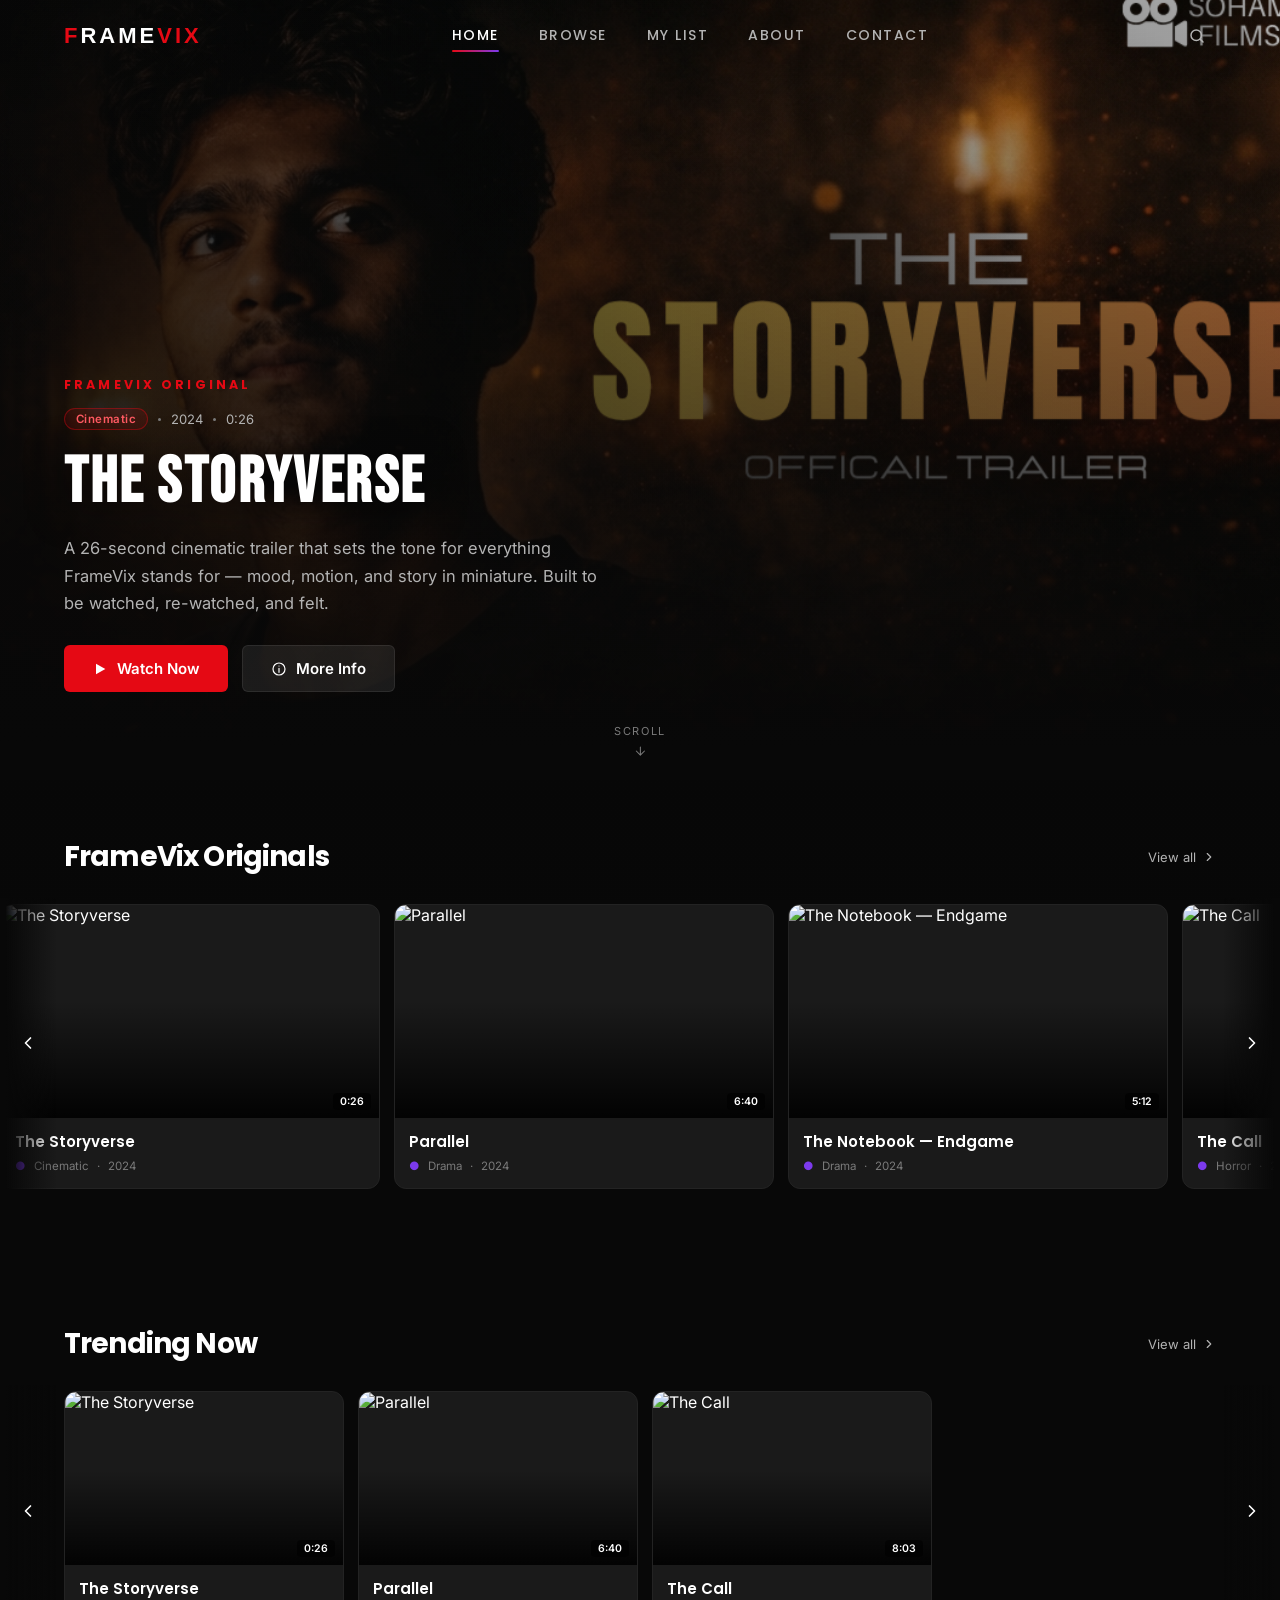
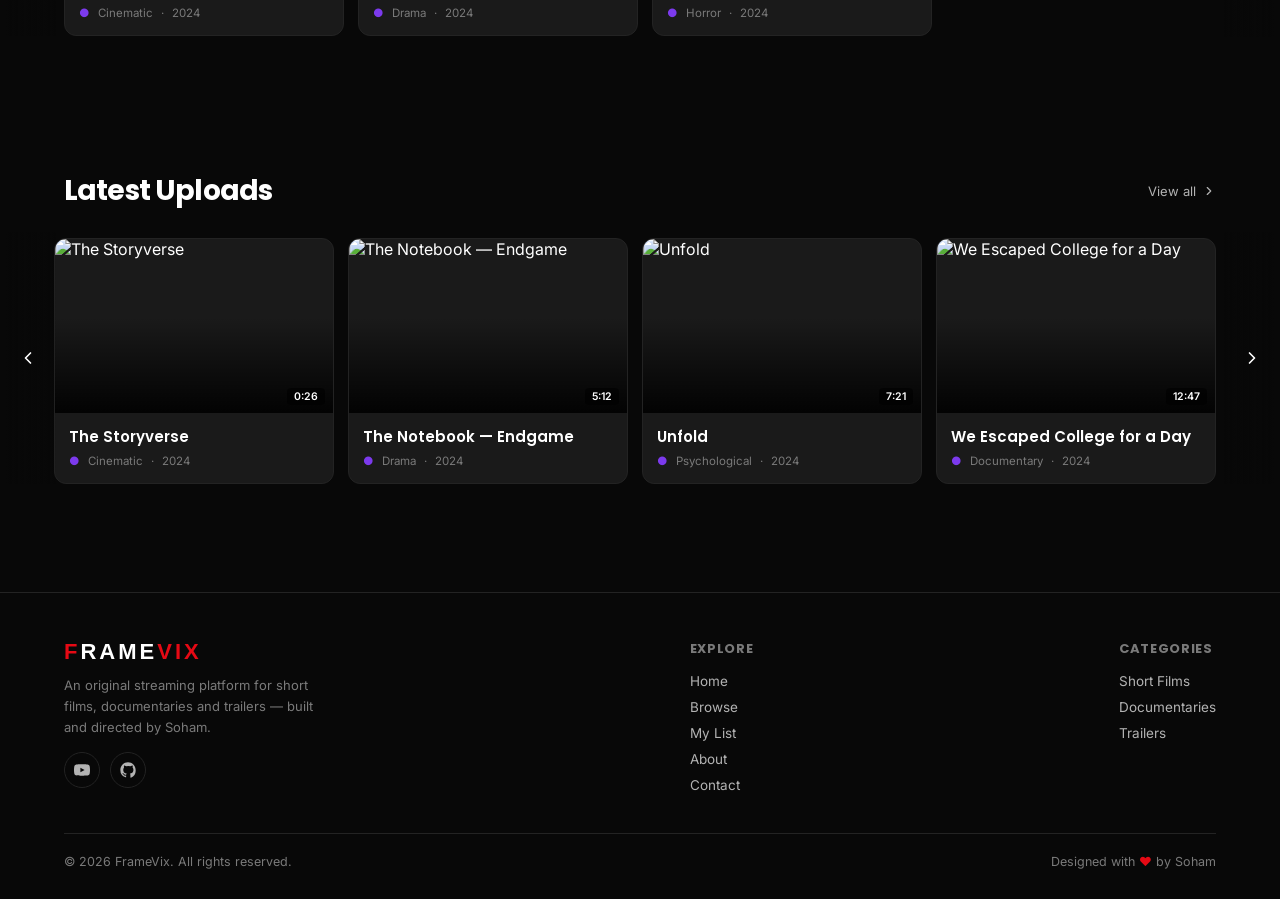
==== commit 1beabf18: "Update index.html" ====
--- a/index.html
+++ b/index.html
@@ -106,6 +106,12 @@
         <svg width="14" height="14" viewBox="0 0 24 24" fill="none"><path d="M12 5v14M5 12l7 7 7-7" stroke="currentColor" stroke-width="1.8" stroke-linecap="round" stroke-linejoin="round"/></svg>
       </div>
     </section>
+    <div class="hero-bg">
+  <picture>
+    <source media="(max-width: 640px)" srcset="assets/images/bg-image-mobile.jpg">
+    <img id="heroImg" src="assets/images/bg-image.jpg" alt="FrameVix — every frame tells a story">
+  </picture>
+</div>
 
     <!-- ============ ROWS (built by app.js) ============ -->
     <div id="rows"></div>
--- a/css/style.css
+++ b/css/style.css
@@ -16,17 +16,17 @@
 }
 .brand-text::first-letter {
   color: #e50914; /* red F, rest white */
-  font-size: 23px;
-  font-weight: 750;
+  font-size: 22px;
+  font-weight: 700;
   font-family: 'Oswald', sans-serif;
   
 }
 .brand-text em {
     font-family: 'Oswald', sans-serif;   /* Change to any font you like */
-     font-size: 23px;
+     font-size: 22px;
      letter-spacing: 3px;          
     color: #e50914;                 /* Optional: keep VIX red */
-    font-weight: 750;
+    font-weight: 700;
 }
 
 
@@ -726,7 +726,7 @@
 .genre-chip:hover { border-color: var(--accent); color: var(--text); transform: translateY(-3px); background: rgba(229,9,20,0.08); }
 
 /* Contact page */
-.contact-grid { display: grid; grid-template-columns: 1.1fr 0.9fr; gap: 30px; padding: 50px 0 70px; }
+.contact-grid { display: grid; grid-template-columns: 1fr; gap: 30px; padding: 50px 0 70px; }
 .form-group { margin-bottom: 18px; }
 .form-group label { display: block; font-size: 13px; color: var(--text-dim); margin-bottom: 7px; }
 .form-group input, .form-group textarea {
@@ -836,4 +836,4 @@
 }
 input:focus-visible, textarea:focus-visible {
   outline: none;
-}+}
--- a/css/responsive.css
+++ b/css/responsive.css
@@ -27,10 +27,23 @@
 @media (min-width: 780px) {
   .row-arrow { display: flex; }
 }
+/* ---------- ≤ 780px : disable fixed background attachment (mobile jank) ---------- */
+@media (max-width: 780px) {
+  .cinematic-bg {
+    background-attachment: scroll;
+    opacity: 0.4;
+  }
+  .hero-overlay {
+    background:
+      linear-gradient(180deg, rgba(8,8,8,0.1) 0%, rgba(8,8,8,0.55) 60%, var(--bg) 96%),
+      linear-gradient(0deg, rgba(8,8,8,0.75) 0%, rgba(8,8,8,0.15) 45%, rgba(8,8,8,0.15) 100%);
+  }
+}
 
 /* ---------- ≤ 720px : movie page stacks ---------- */
 @media (max-width: 720px) {
-  .movie-main { grid-template-columns: 1fr; margin-top: -80px; }
+  .movie-banner { height: 200px; min-height: 200px; }   /* ← add this line */
+  .movie-main { grid-template-columns: 1fr; margin-top: -60px; }   /* ← changed -80px to -60px */
   .movie-poster { max-width: 220px; margin: 0 auto; }
   .movie-info { text-align: center; }
   .movie-info .hero-meta, .movie-actions { justify-content: center; }
@@ -46,6 +59,14 @@
   .card { width: clamp(160px, 68vw, 240px); }
   .search-close { top: 18px; right: 16px; }
 }
+@media (max-width: 600px) {
+  .stats-row { grid-template-columns: repeat(2, 1fr); }
+  .hero-btns .btn { flex: 1; justify-content: center; }
+  .footer-top { flex-direction: column; gap: 26px; }
+  .card { width: clamp(160px, 68vw, 240px); }
+  .search-close { top: 18px; right: 16px; }
+  .scroll-cue { display: none; }   /* ← add this line */
+}
 
 /* ---------- ≤ 420px : very small phones ---------- */
 @media (max-width: 420px) {
@@ -53,6 +74,10 @@
   .brand span.brand-text { font-size: 17px; }
   .hero-title { font-size: 32px; }
 }
+/* ---------- Global overflow safety net ---------- */
+@media (max-width: 859.98px) {
+  .nav-search.open .nav-search-field { width: min(220px, 45vw); }
+}
 
 /* ---------- Print (just in case) ---------- */
 @media print {
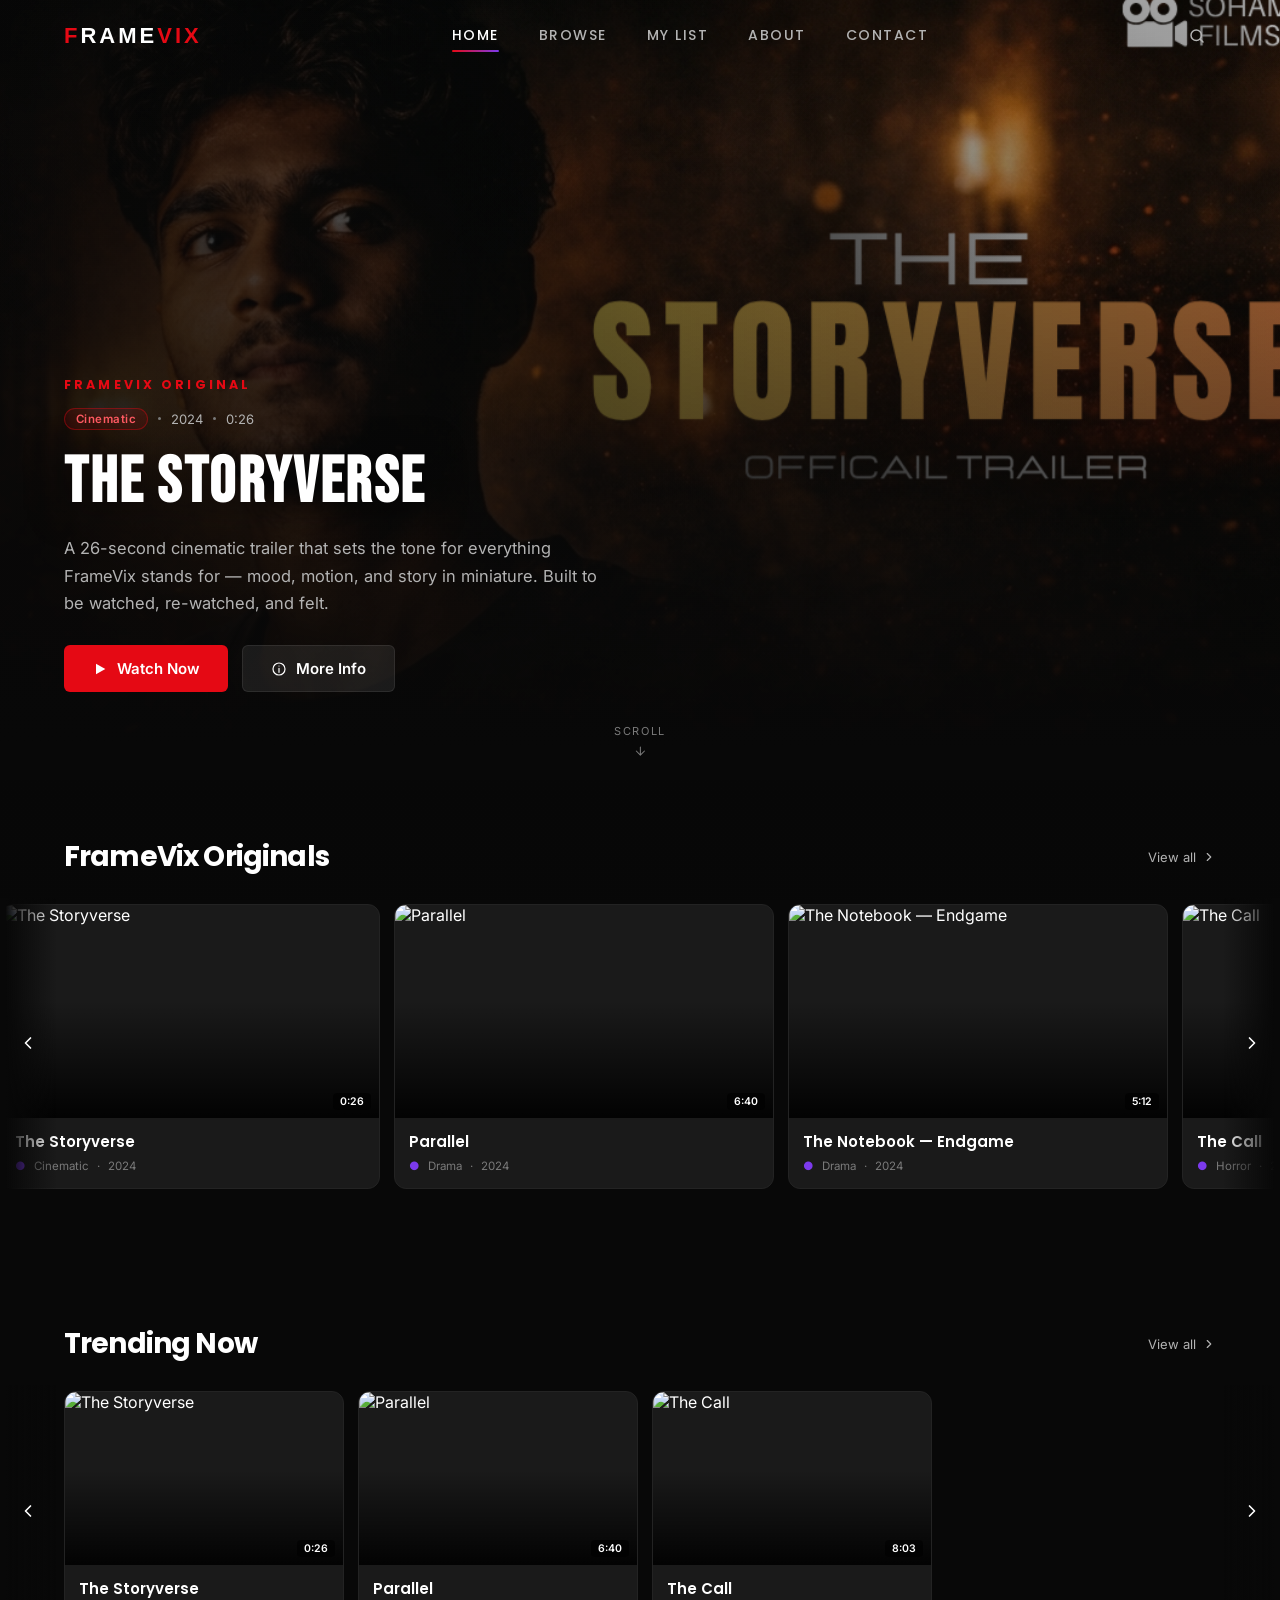
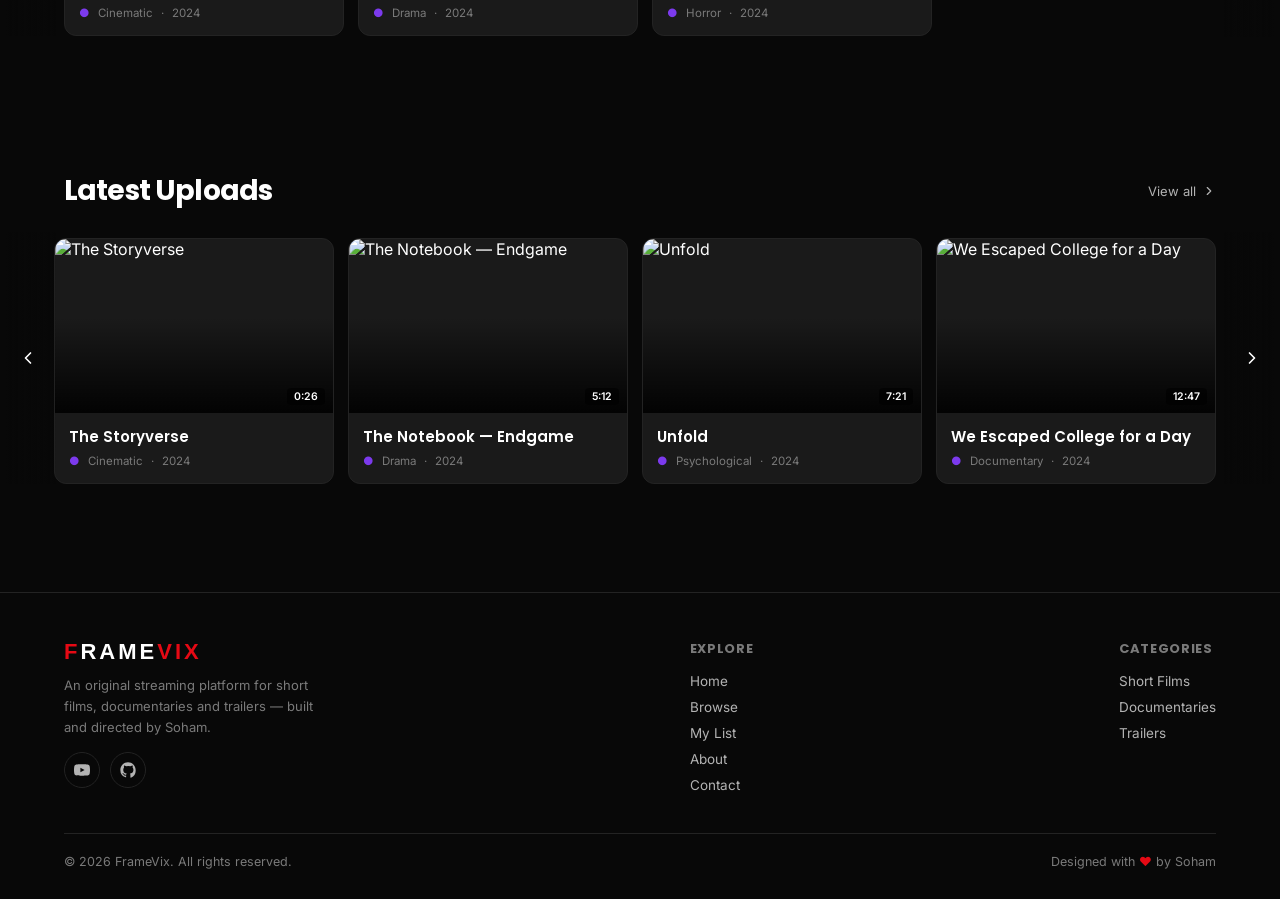
==== commit 58902e43: "Update index.html" ====
--- a/index.html
+++ b/index.html
@@ -106,12 +106,7 @@
         <svg width="14" height="14" viewBox="0 0 24 24" fill="none"><path d="M12 5v14M5 12l7 7 7-7" stroke="currentColor" stroke-width="1.8" stroke-linecap="round" stroke-linejoin="round"/></svg>
       </div>
     </section>
-    <div class="hero-bg">
-  <picture>
-    <source media="(max-width: 640px)" srcset="assets/images/bg-image-mobile.jpg">
-    <img id="heroImg" src="assets/images/bg-image.jpg" alt="FrameVix — every frame tells a story">
-  </picture>
-</div>
+   
 
     <!-- ============ ROWS (built by app.js) ============ -->
     <div id="rows"></div>
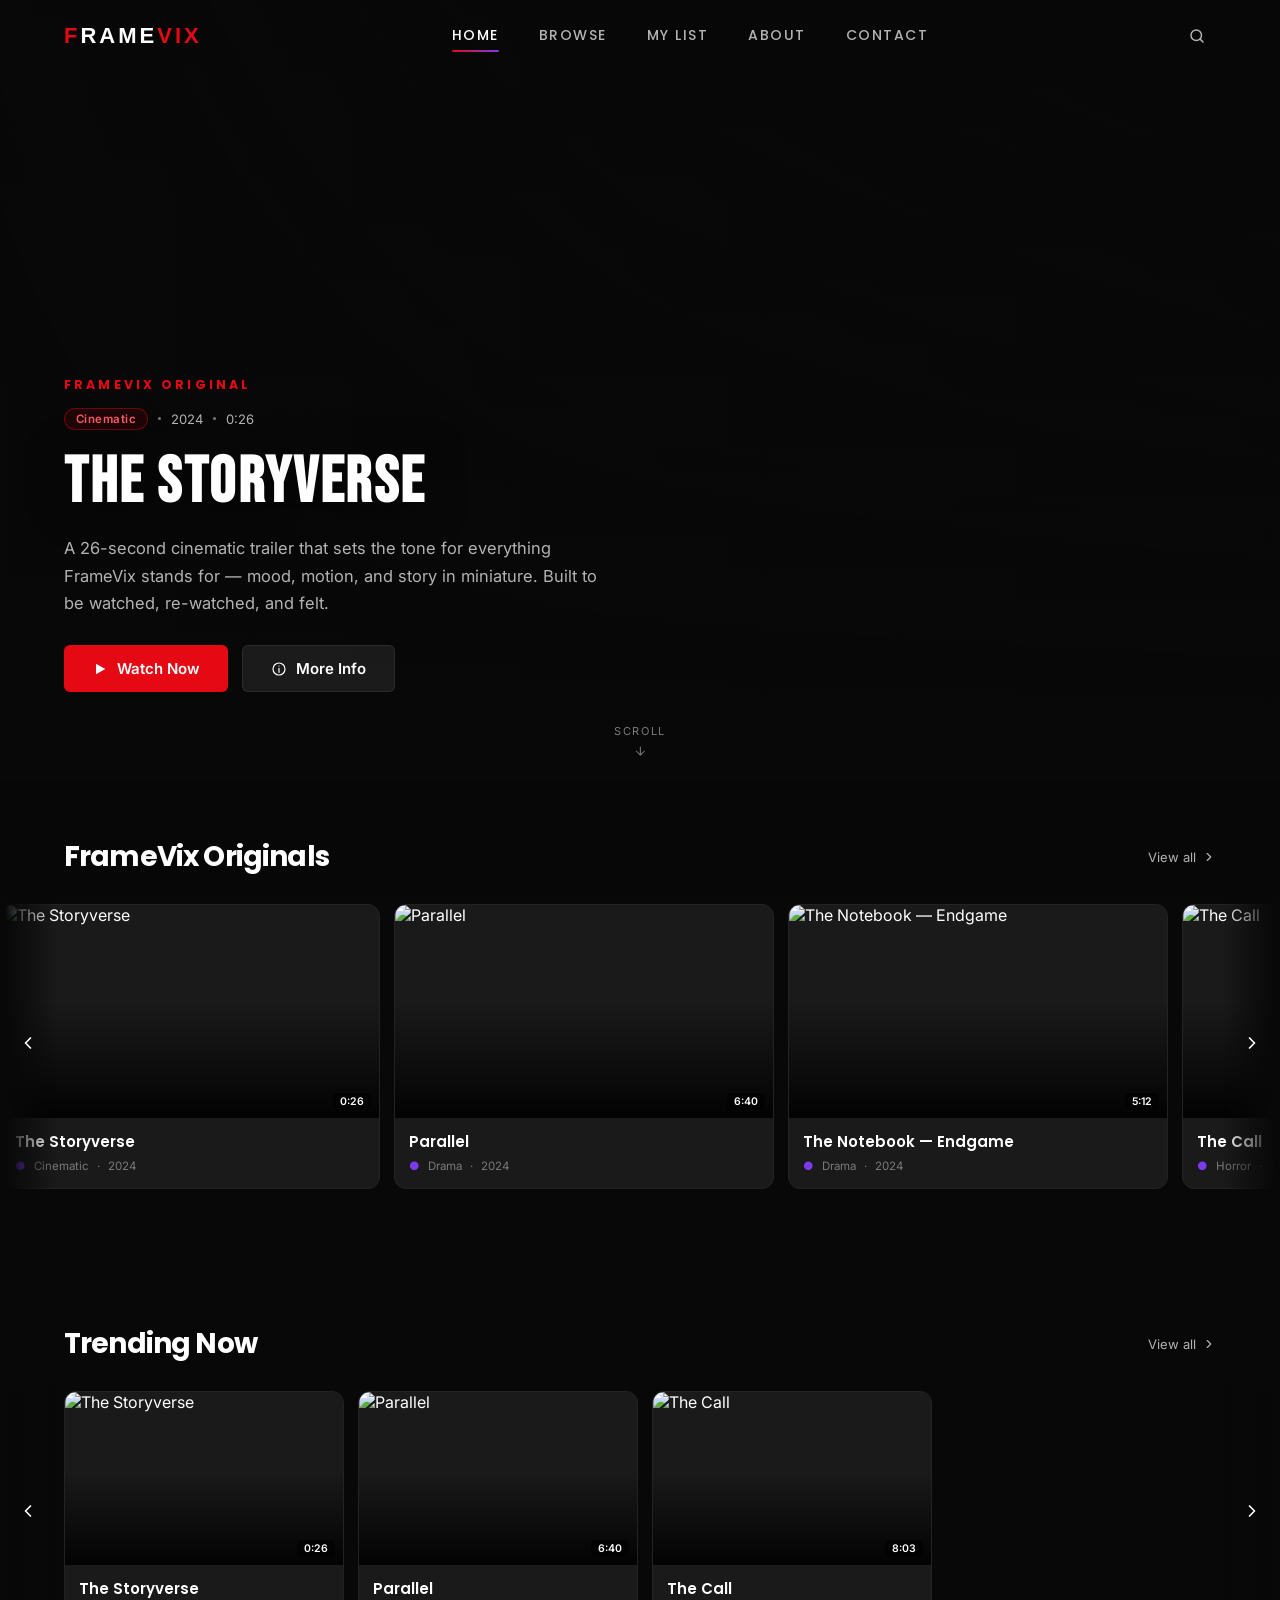
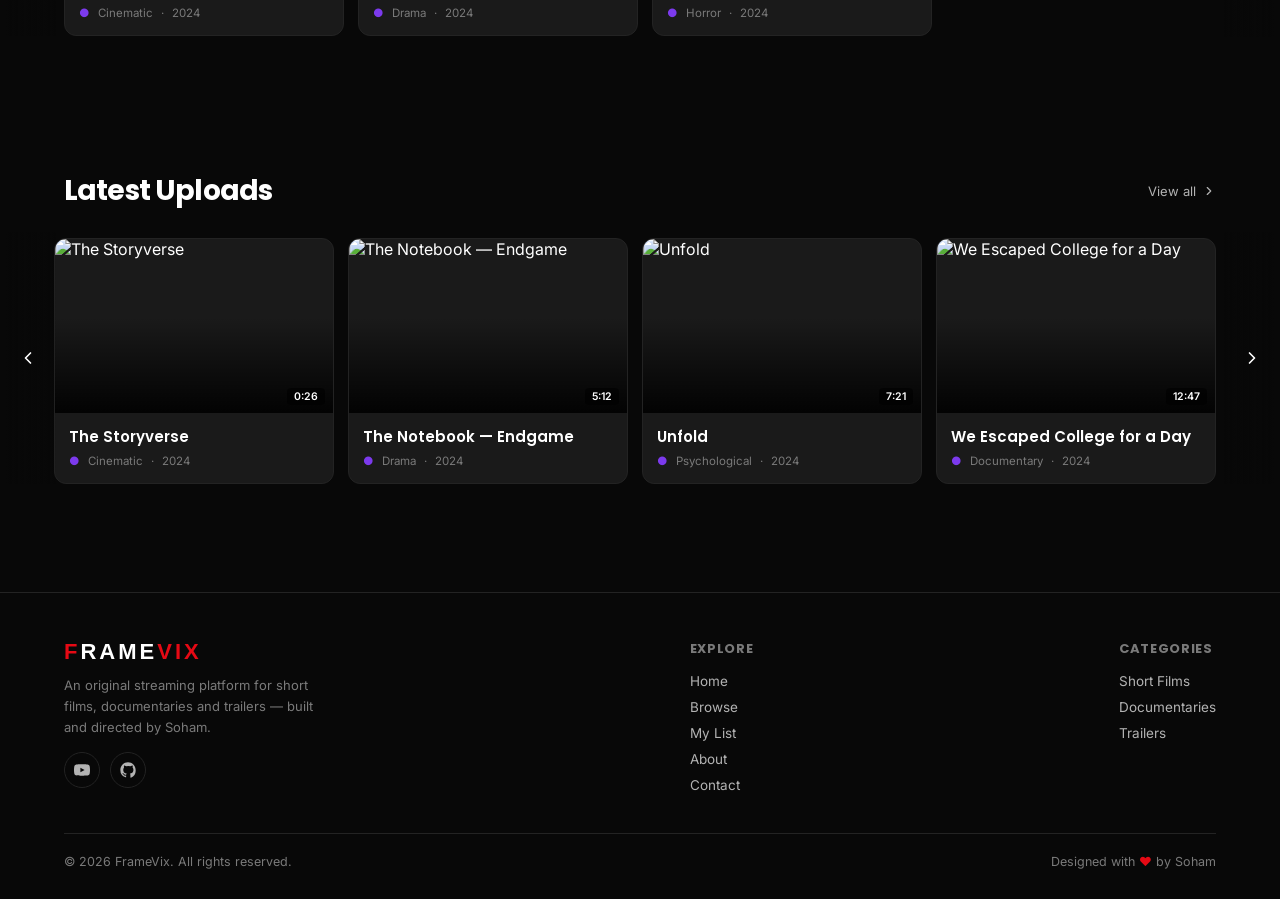
==== commit 0e08ad68: "Update index.html" ====
--- a/index.html
+++ b/index.html
@@ -77,7 +77,10 @@
   <main>
     <!-- ============ HERO ============ -->
     <section class="hero">
-      <div class="hero-bg"><img id="heroImg" src="assets/images/bg image.png" alt="FrameVix — every frame tells a story"></div>
+     <div class="hero-bg">
+  <img id="heroImg" class="hero-img-desktop" src="assets/images/bg-image.png" alt="FrameVix — every frame tells a story">
+  <img id="heroImgMobile" class="hero-img-mobile" src="assets/images/bg-image-mobile.png" alt="FrameVix — every frame tells a story">
+</div>
       <div class="hero-overlay"></div>
       <div class="hero-content">
         <p class="eyebrow">FrameVix Original</p>
--- a/css/style.css
+++ b/css/style.css
@@ -309,7 +309,7 @@
   background: none;
   border: none;
   border-radius: 0;
-  padding: 0 30px 10px 0;
+  
 }
 
 .search-box-wrap::after {
@@ -348,14 +348,18 @@
 
 .search-close {
   position: absolute;
-  top: 0;
-  right: 0;
+  top: 50%;
+  right: 4px;
+  transform: translateY(-50%);
   width: 20px; height: 20px;
   display: flex; align-items: center; justify-content: center;
   color: var(--text-dim);
   z-index: 2;
 }
 .search-close:hover { color: var(--text); }
+.search-box-wrap {
+  padding: 0 34px 10px 0; /* was 0 30px 10px 0 */
+}
 
 /* =========================================================
    Hero
@@ -375,6 +379,7 @@
 .hero-bg img {
   width: 100%; height: 100%;
   object-fit: cover;
+  object-position: center 30%; /* was implicit center center */
 }
 .hero-overlay {
   position: absolute; inset: 0;
--- a/css/responsive.css
+++ b/css/responsive.css
@@ -37,6 +37,15 @@
     background:
       linear-gradient(180deg, rgba(8,8,8,0.1) 0%, rgba(8,8,8,0.55) 60%, var(--bg) 96%),
       linear-gradient(0deg, rgba(8,8,8,0.75) 0%, rgba(8,8,8,0.15) 45%, rgba(8,8,8,0.15) 100%);
+  }
+}
+@media (max-width: 780px) {
+  .hero {
+    height: 62vh;       /* shorter box = less brutal cropping */
+    min-height: 420px;
+  }
+  .hero-bg img {
+    object-position: 65% center; /* shift crop so the title text stays in frame */
   }
 }
 
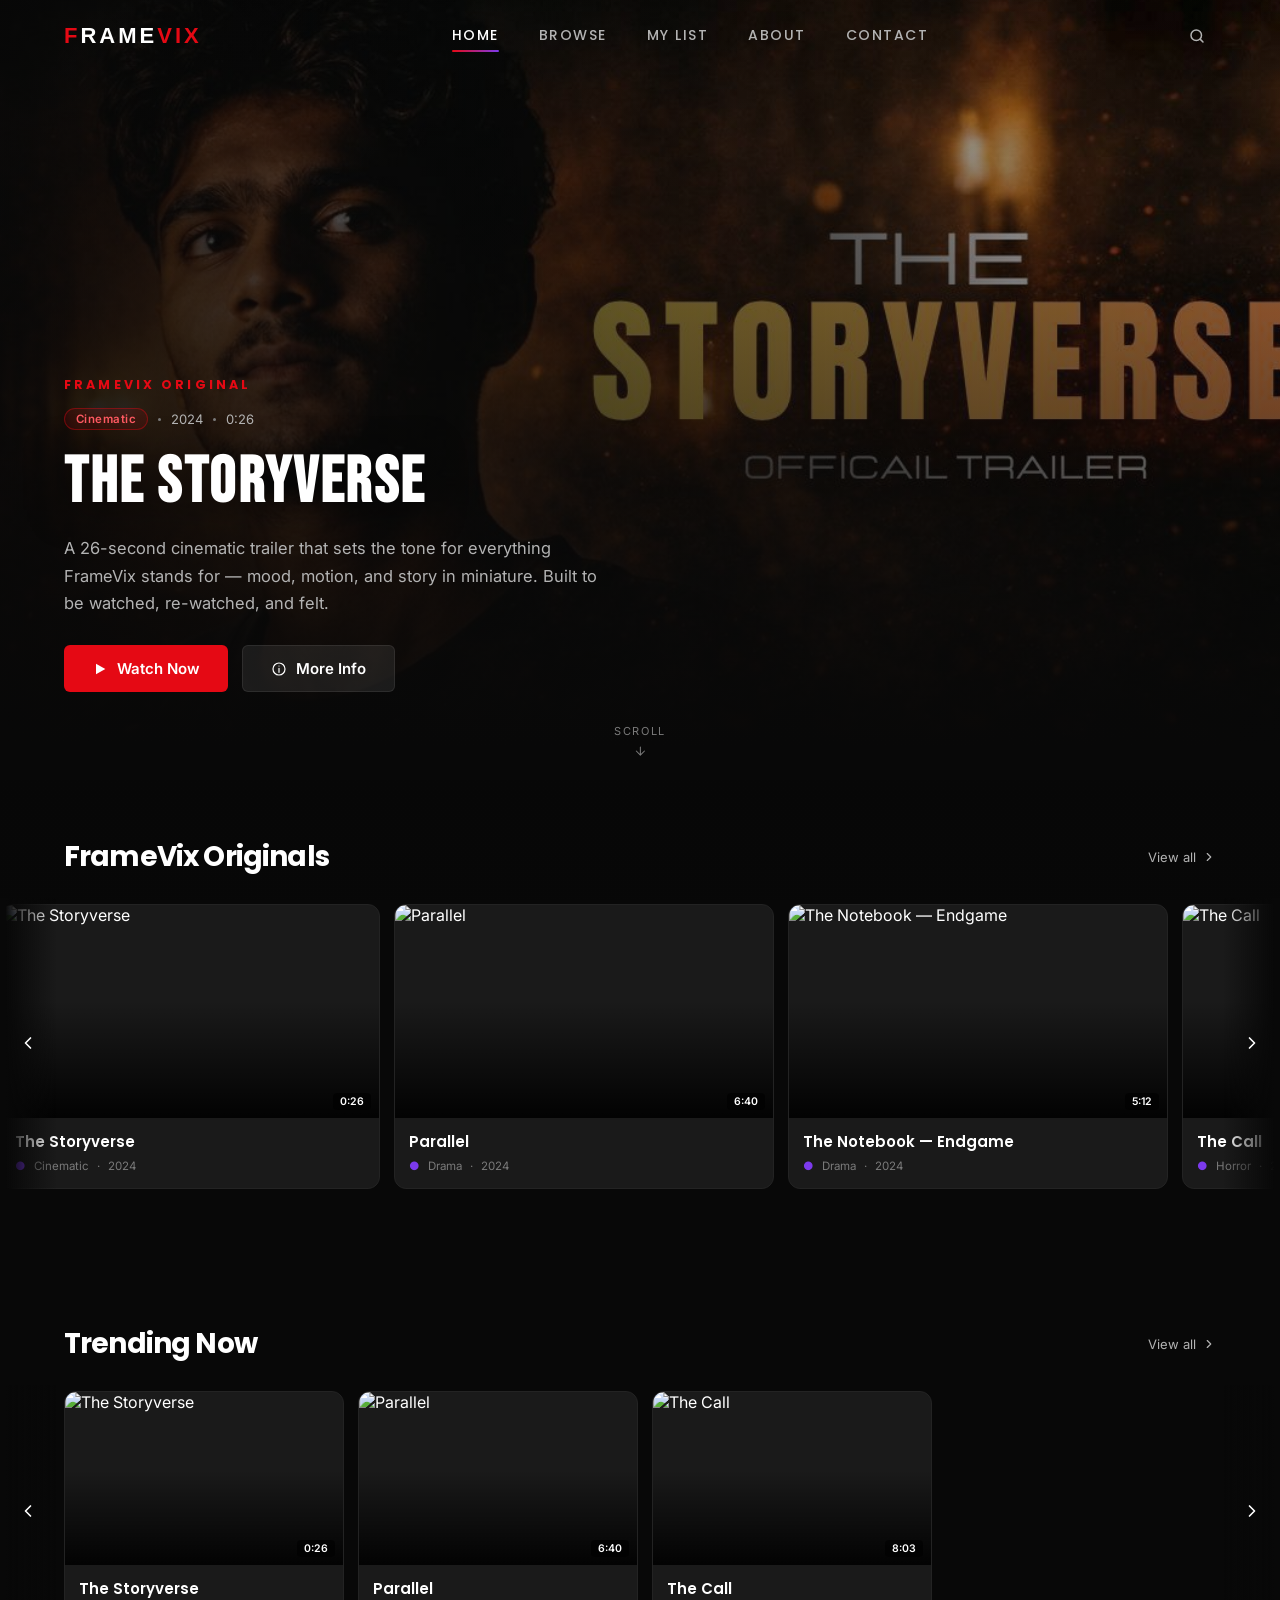
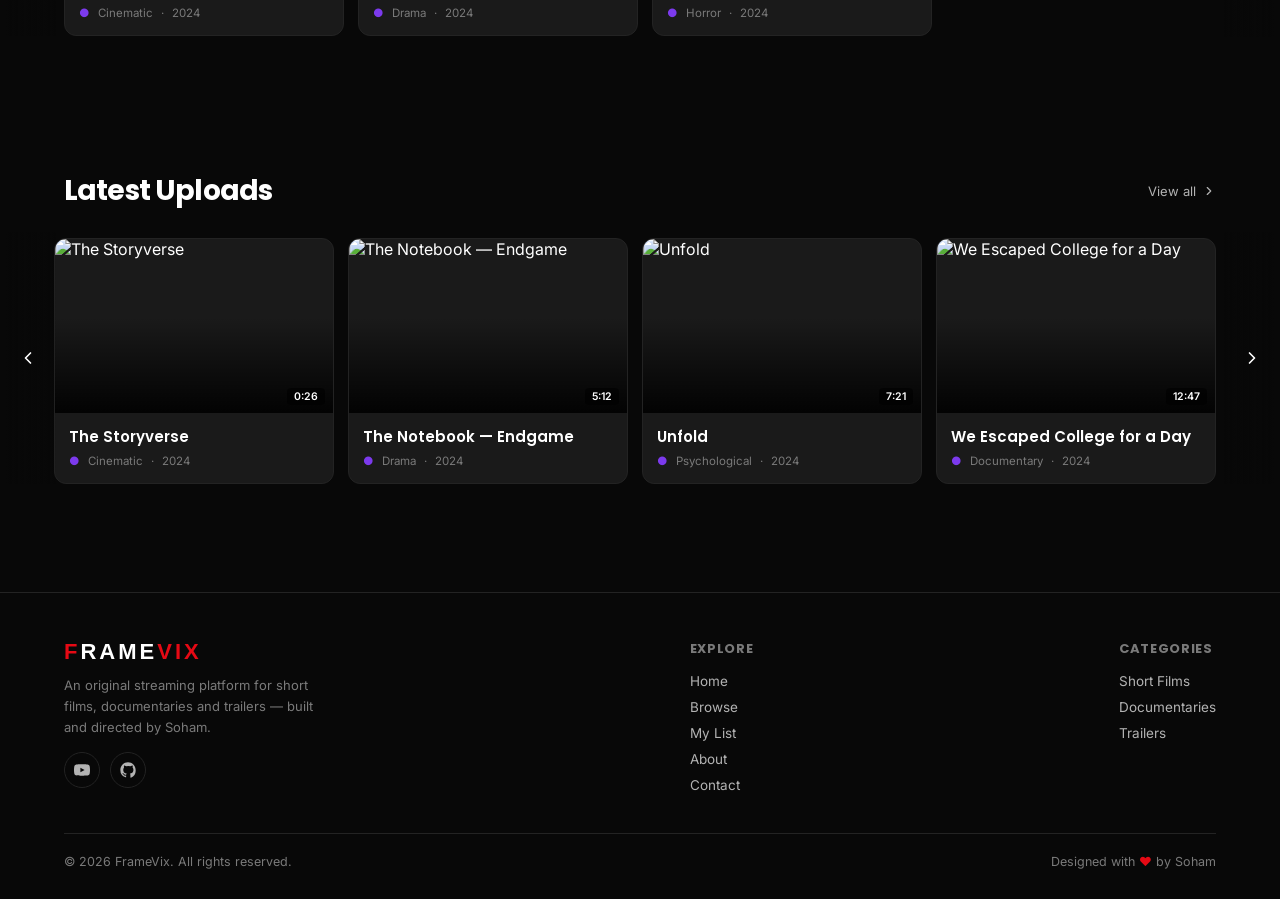
==== commit 6a96b045: "Update index.html" ====
--- a/index.html
+++ b/index.html
@@ -78,7 +78,7 @@
     <!-- ============ HERO ============ -->
     <section class="hero">
      <div class="hero-bg">
-  <img id="heroImg" class="hero-img-desktop" src="assets/images/bg-image.png" alt="FrameVix — every frame tells a story">
+  <img id="heroImg" class="hero-img-desktop" src="assets/images/bg-image.jpeg" alt="FrameVix — every frame tells a story">
   <img id="heroImgMobile" class="hero-img-mobile" src="assets/images/bg-image-mobile.png" alt="FrameVix — every frame tells a story">
 </div>
       <div class="hero-overlay"></div>
--- a/css/style.css
+++ b/css/style.css
@@ -379,8 +379,10 @@
 .hero-bg img {
   width: 100%; height: 100%;
   object-fit: cover;
-  object-position: center 30%; /* was implicit center center */
-}
+  position: absolute;
+  inset: 0;
+}
+.hero-img-mobile { display: none; }
 .hero-overlay {
   position: absolute; inset: 0;
   background:
--- a/css/responsive.css
+++ b/css/responsive.css
@@ -48,6 +48,10 @@
     object-position: 65% center; /* shift crop so the title text stays in frame */
   }
 }
+@media (max-width: 780px) {
+  .hero-img-desktop { display: none; }
+  .hero-img-mobile { display: block; }
+}
 
 /* ---------- ≤ 720px : movie page stacks ---------- */
 @media (max-width: 720px) {
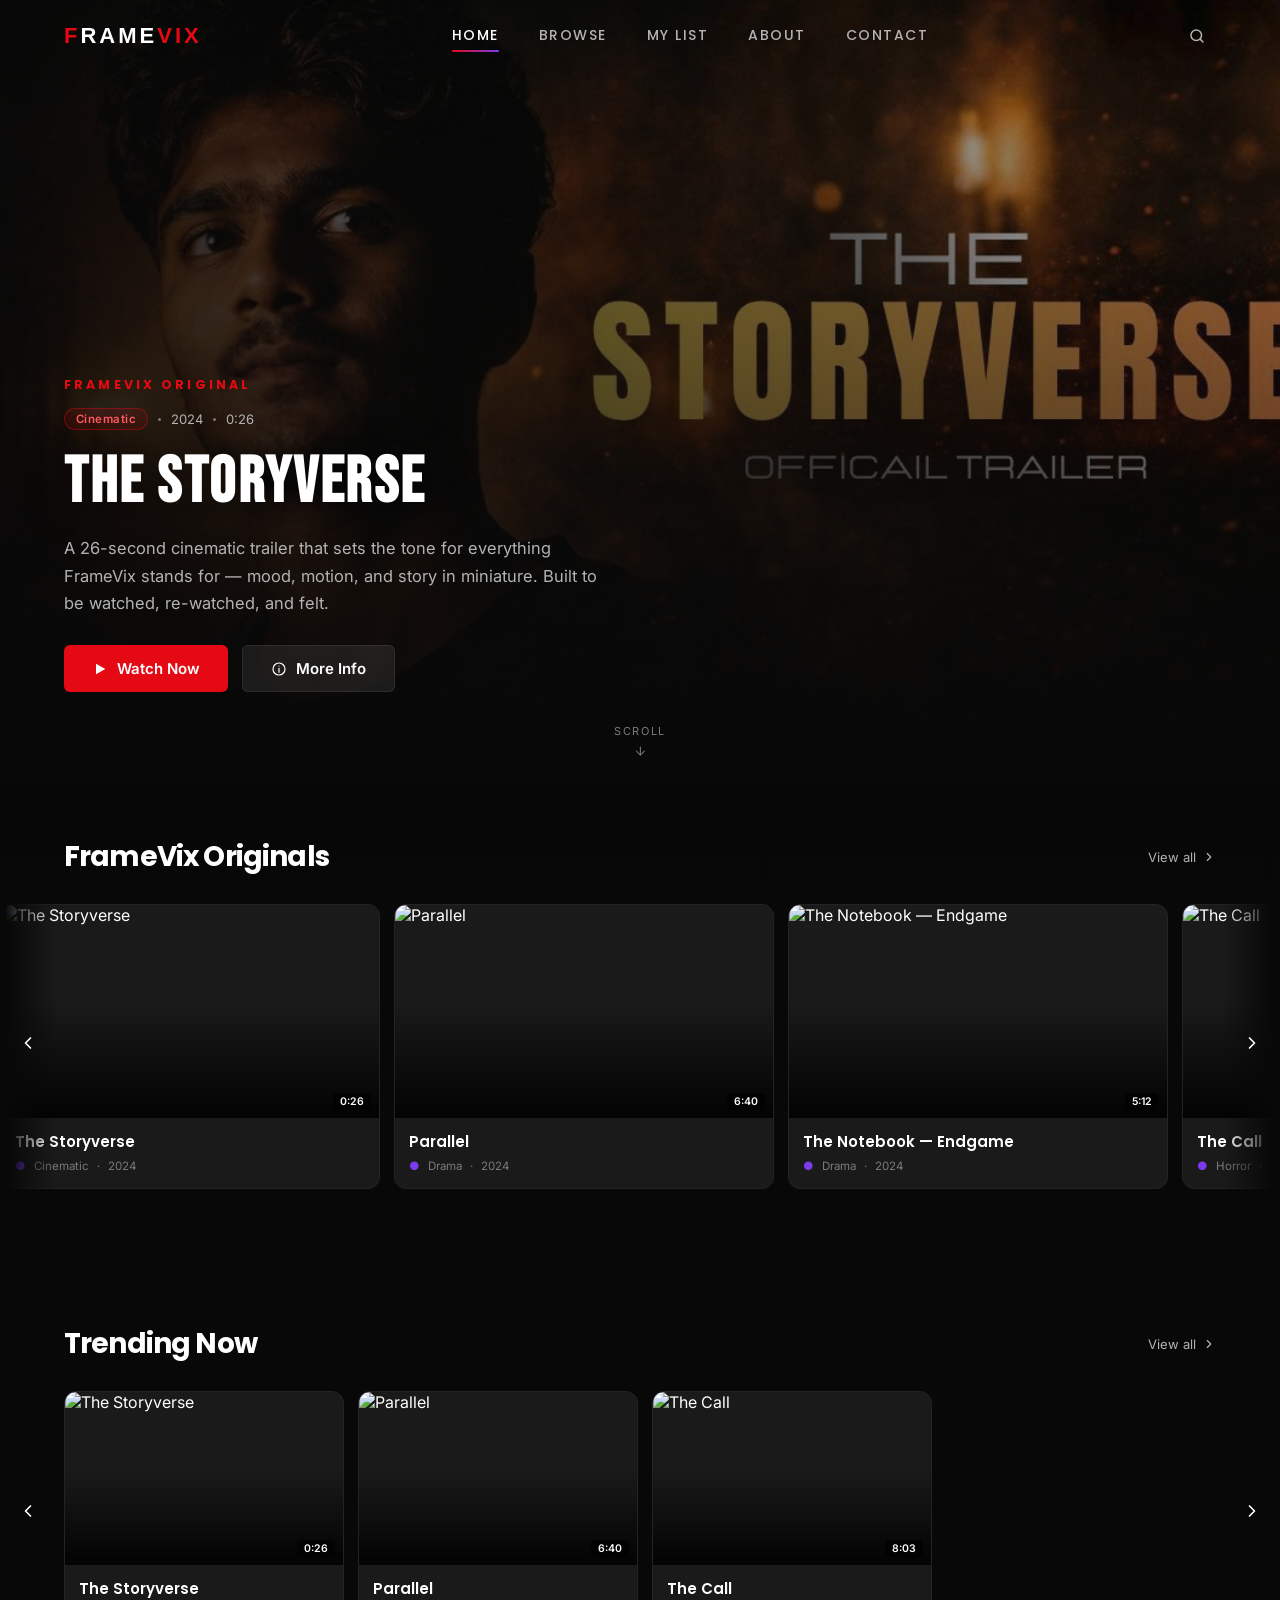
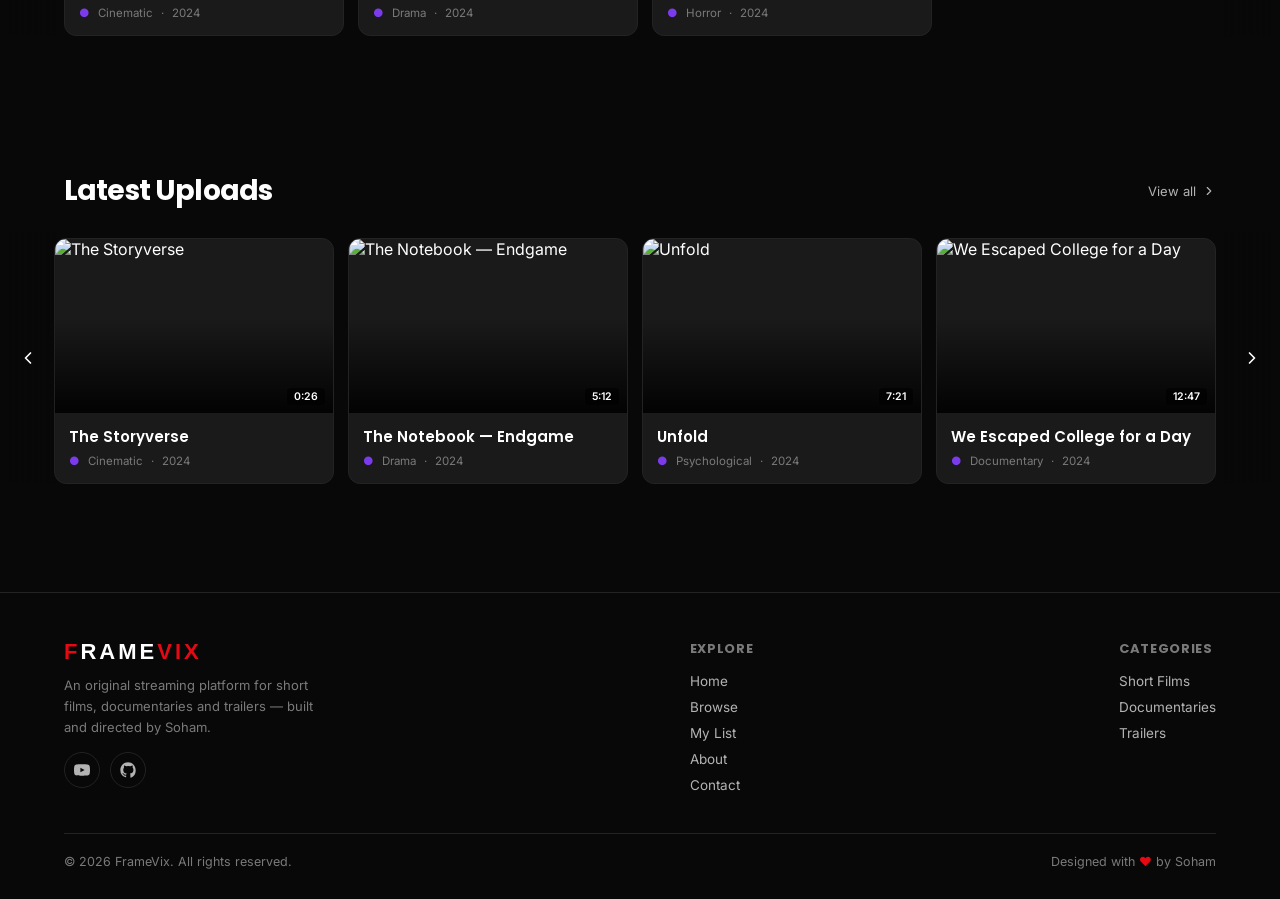
==== commit 59f02f9e: "Update index.html" ====
--- a/index.html
+++ b/index.html
@@ -79,7 +79,7 @@
     <section class="hero">
      <div class="hero-bg">
   <img id="heroImg" class="hero-img-desktop" src="assets/images/bg-image.jpeg" alt="FrameVix — every frame tells a story">
-  <img id="heroImgMobile" class="hero-img-mobile" src="assets/images/bg-image-mobile.png" alt="FrameVix — every frame tells a story">
+  <img id="heroImgMobile" class="hero-img-mobile" src="assets/images/bg-image-mobile.jpeg" alt="FrameVix — every frame tells a story">
 </div>
       <div class="hero-overlay"></div>
       <div class="hero-content">
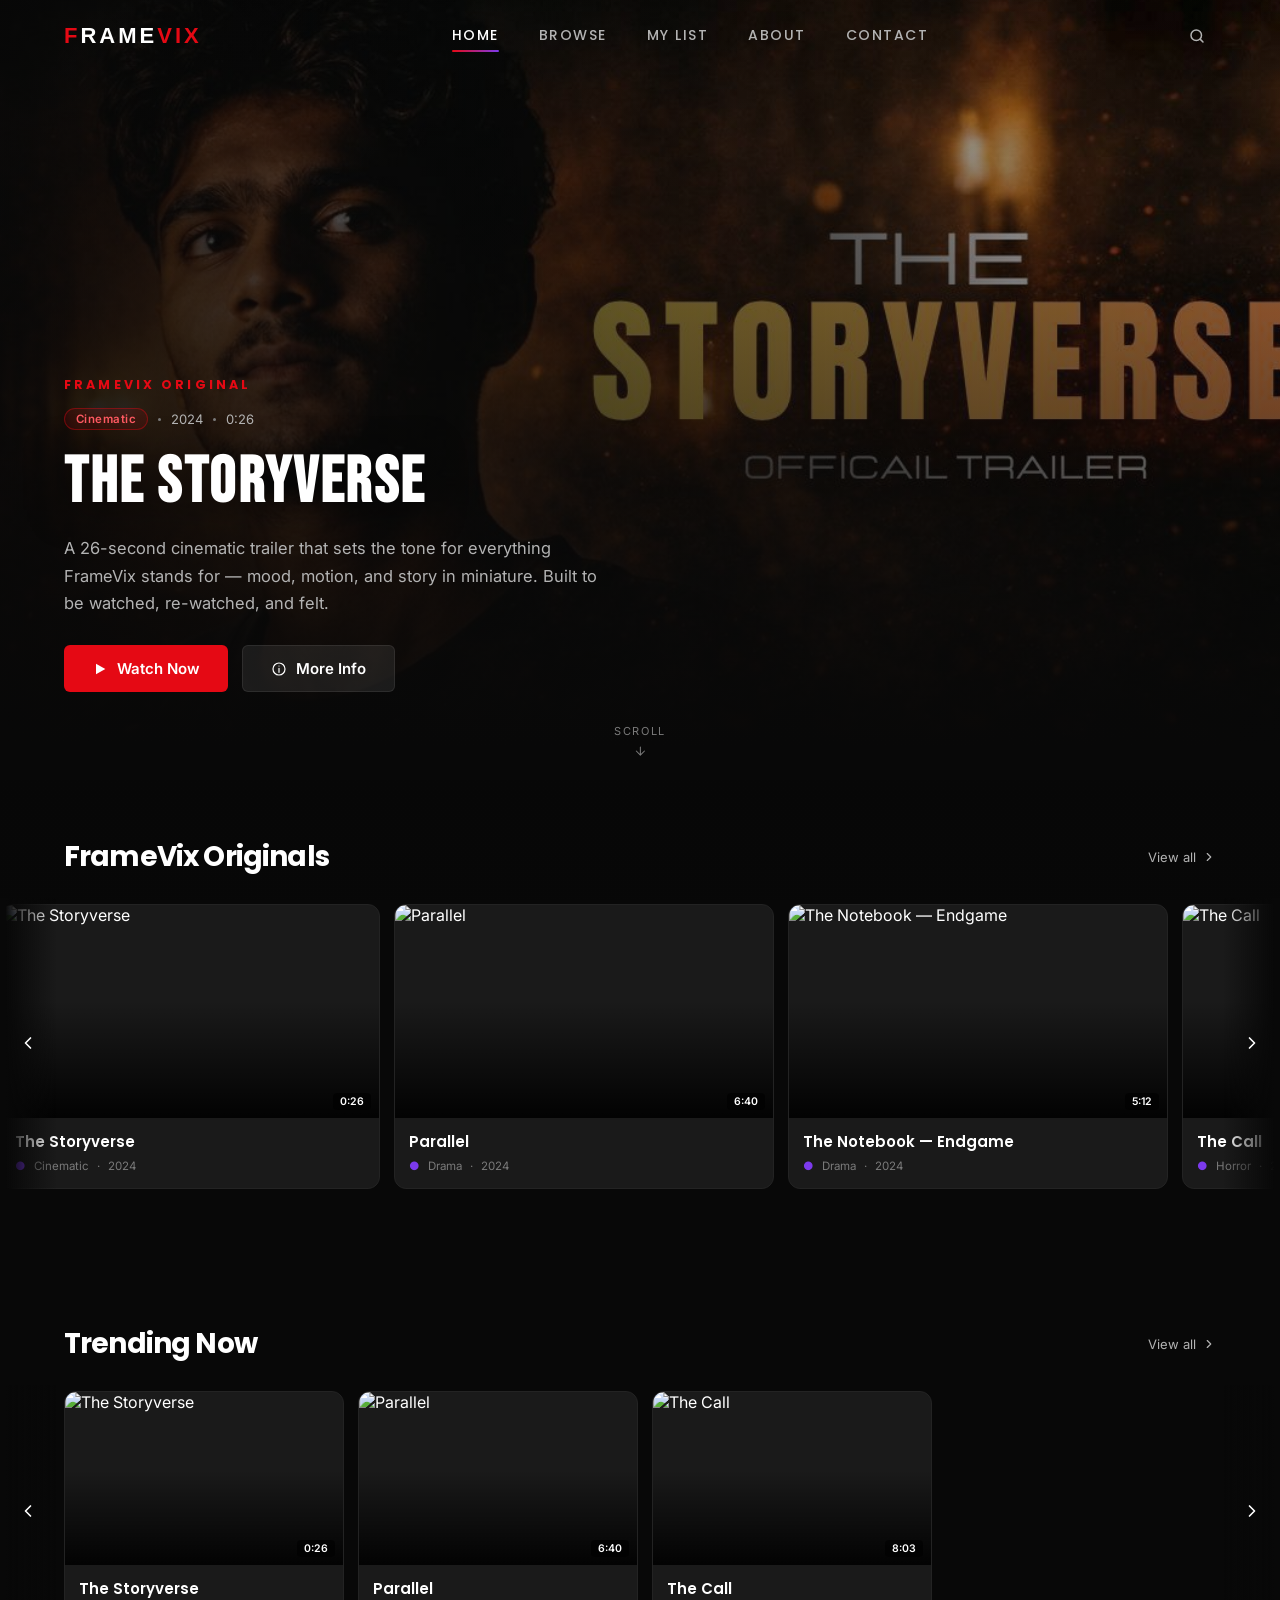
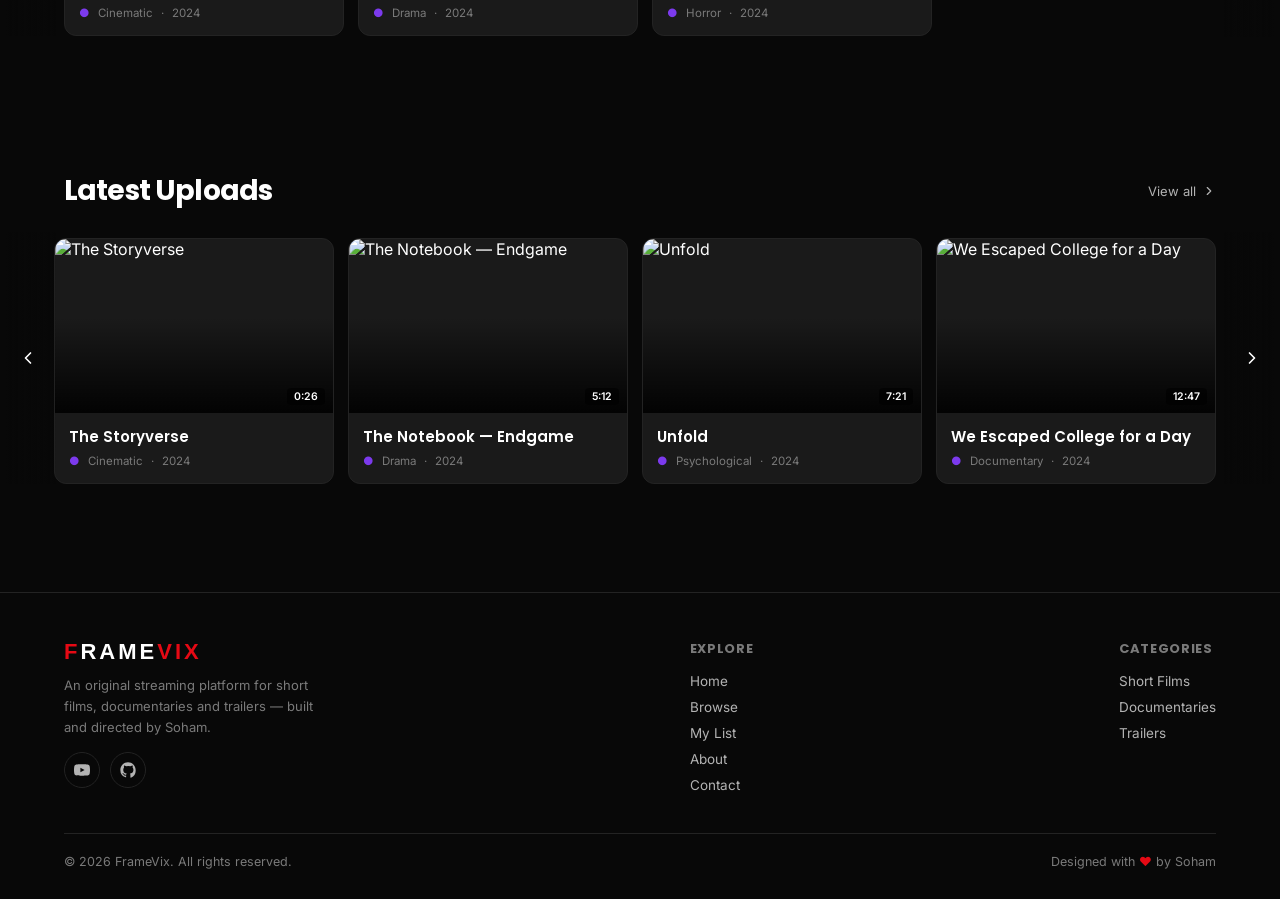
==== commit 51b301c6: "Update index.html" ====
--- a/index.html
+++ b/index.html
@@ -49,13 +49,21 @@
 
   <!-- ============ MOBILE PANEL ============ -->
   <nav class="mobile-panel" id="mobilePanel">
-    <a href="index.html" data-page="home">Home</a>
-    <a href="browse.html" data-page="browse">Browse</a>
-    <a href="mylist.html" data-page="mylist">My List</a>
-    <a href="about.html" data-page="about">About</a>
-    <a href="contact.html" data-page="contact">Contact</a>
-    
-  </nav>
+  <div class="mobile-panel-links">
+    <a href="index.html" data-page="home"><span class="mp-num">01</span>Home</a>
+    <a href="browse.html" data-page="browse"><span class="mp-num">02</span>Browse</a>
+    <a href="mylist.html" data-page="mylist"><span class="mp-num">03</span>My List</a>
+    <a href="about.html" data-page="about"><span class="mp-num">04</span>About</a>
+    <a href="contact.html" data-page="contact"><span class="mp-num">05</span>Contact</a>
+  </div>
+  <div class="mobile-panel-footer">
+    <div class="mp-socials">
+      <a href="https://www.youtube.com/@SOHAM-29" target="_blank" rel="noopener" aria-label="YouTube"><svg width="16" height="16" viewBox="0 0 24 24" fill="currentColor"><path d="M23.5 6.2a3 3 0 0 0-2.1-2.1C19.5 3.5 12 3.5 12 3.5s-7.5 0-9.4.6A3 3 0 0 0 .5 6.2 31 31 0 0 0 0 12a31 31 0 0 0 .5 5.8 3 3 0 0 0 2.1 2.1c1.9.6 9.4.6 9.4.6s7.5 0 9.4-.6a3 3 0 0 0 2.1-2.1A31 31 0 0 0 24 12a31 31 0 0 0-.5-5.8ZM9.6 15.5V8.5l6.3 3.5-6.3 3.5Z"/></svg></a>
+      <a href="https://github.com/build-with-soham" target="_blank" rel="noopener" aria-label="GitHub"><svg width="16" height="16" viewBox="0 0 24 24" fill="currentColor"><path d="M12 .5C5.7.5.5 5.7.5 12a11.5 11.5 0 0 0 7.9 11c.6.1.8-.3.8-.6v-2c-3.2.7-3.9-1.4-3.9-1.4-.5-1.4-1.3-1.7-1.3-1.7-1.1-.7.1-.7.1-.7 1.2.1 1.8 1.2 1.8 1.2 1 1.8 2.8 1.3 3.5 1 .1-.8.4-1.3.8-1.6-2.6-.3-5.3-1.3-5.3-5.7 0-1.3.5-2.3 1.2-3.1-.1-.3-.5-1.5.1-3.1 0 0 1-.3 3.3 1.2a11 11 0 0 1 6 0c2.3-1.5 3.3-1.2 3.3-1.2.6 1.6.2 2.8.1 3.1.8.8 1.2 1.9 1.2 3.1 0 4.4-2.7 5.4-5.3 5.7.4.4.8 1.1.8 2.3v3.4c0 .3.2.7.8.6A11.5 11.5 0 0 0 23.5 12C23.5 5.7 18.3.5 12 .5Z"/></svg></a>
+    </div>
+    <span class="mp-copy">© 2026 FrameVix</span>
+  </div>
+</nav>
 
   <!-- ============ SEARCH OVERLAY ============ -->
  <div class="search-overlay" id="searchOverlay">
--- a/css/style.css
+++ b/css/style.css
@@ -15,18 +15,15 @@
   text-transform: uppercase;
 }
 .brand-text::first-letter {
-  color: #e50914; /* red F, rest white */
-  font-size: 22px;
+  color: #e50914;
   font-weight: 700;
   font-family: 'Oswald', sans-serif;
-  
 }
 .brand-text em {
-    font-family: 'Oswald', sans-serif;   /* Change to any font you like */
-     font-size: 22px;
-     letter-spacing: 3px;          
-    color: #e50914;                 /* Optional: keep VIX red */
-    font-weight: 700;
+  font-family: 'Oswald', sans-serif;
+  letter-spacing: 3px;          
+  color: #e50914;
+  font-weight: 700;
 }
 
 
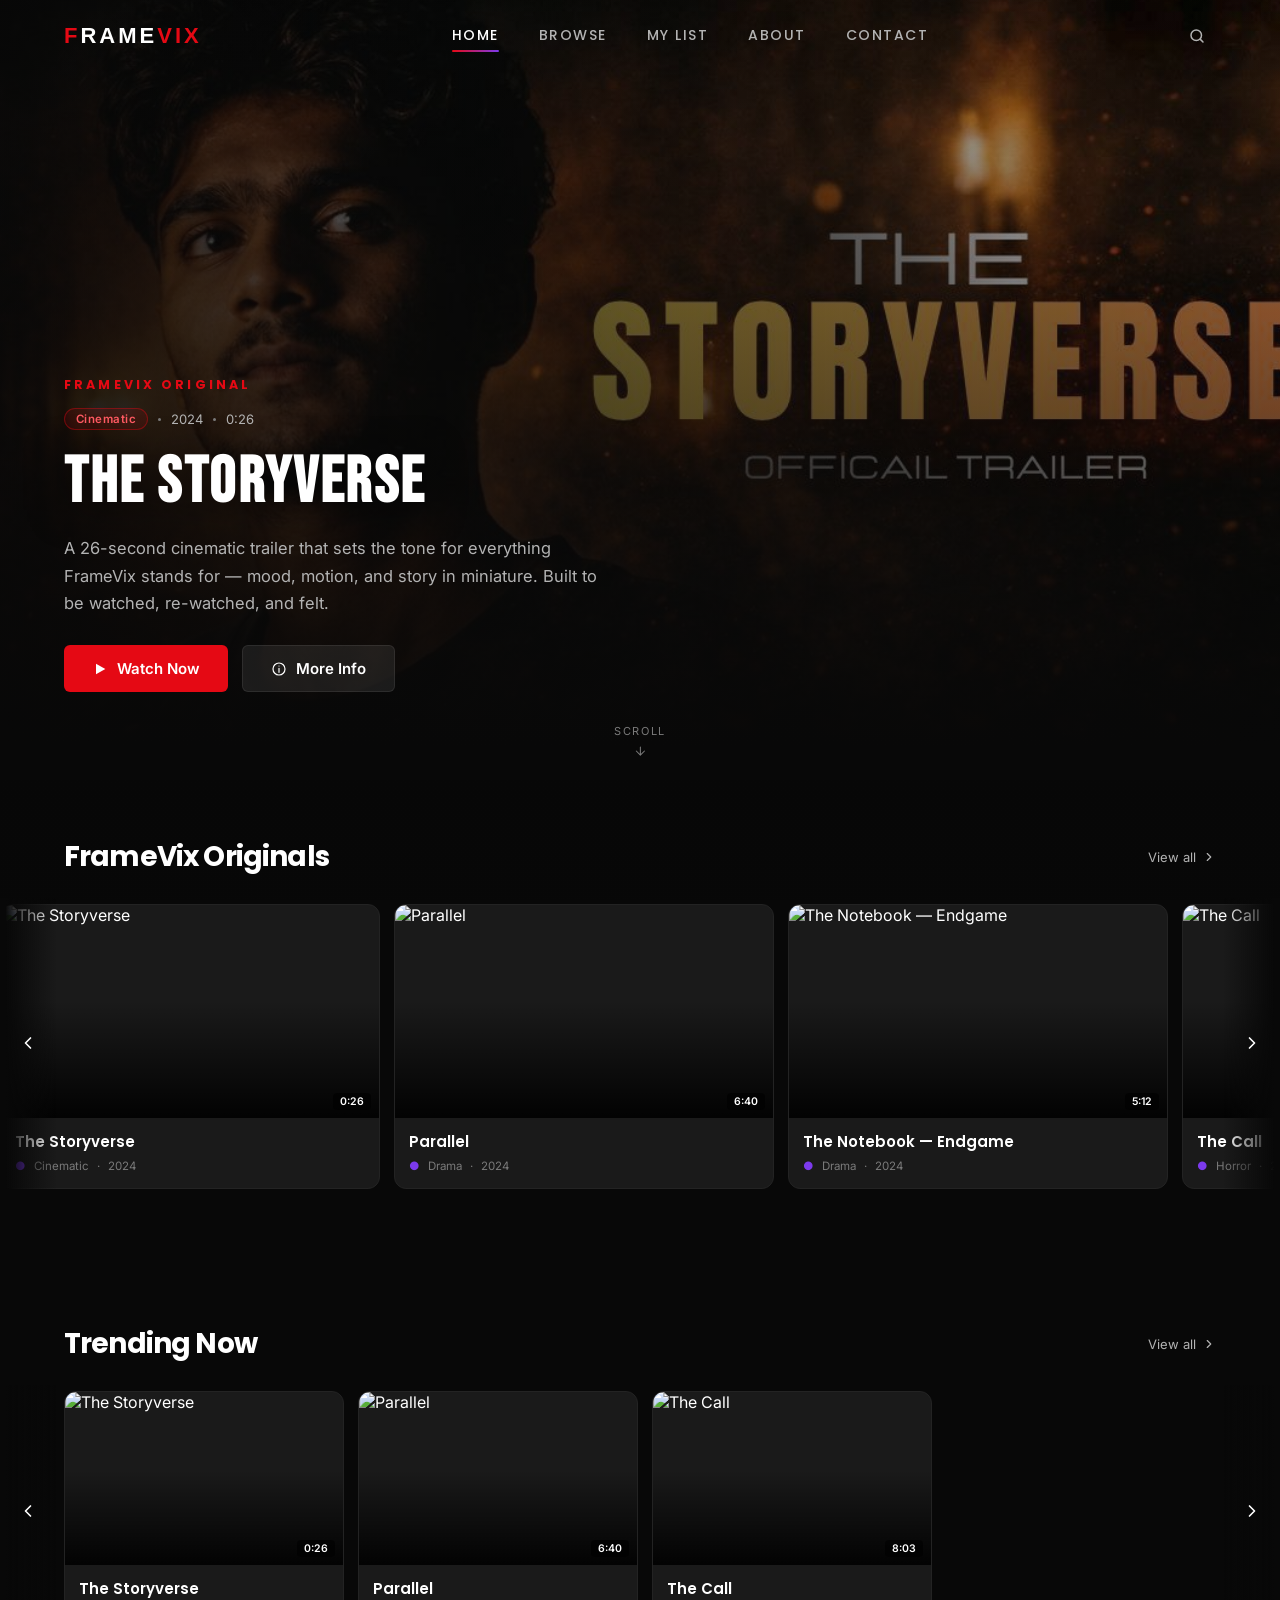
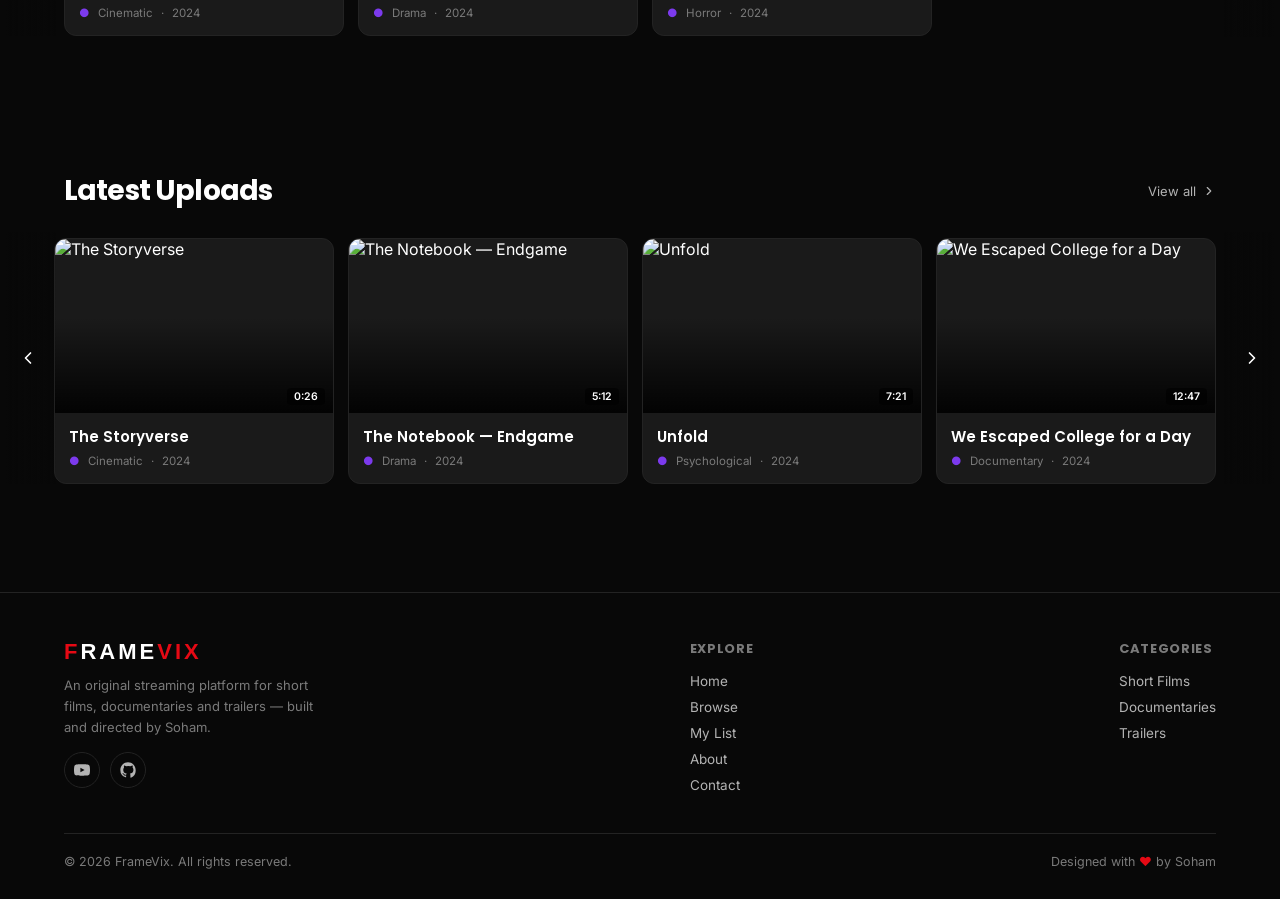
==== commit 9506c4d4: "Update index.html" ====
--- a/index.html
+++ b/index.html
@@ -49,21 +49,15 @@
 
   <!-- ============ MOBILE PANEL ============ -->
   <nav class="mobile-panel" id="mobilePanel">
-  <div class="mobile-panel-links">
-    <a href="index.html" data-page="home"><span class="mp-num">01</span>Home</a>
-    <a href="browse.html" data-page="browse"><span class="mp-num">02</span>Browse</a>
-    <a href="mylist.html" data-page="mylist"><span class="mp-num">03</span>My List</a>
-    <a href="about.html" data-page="about"><span class="mp-num">04</span>About</a>
-    <a href="contact.html" data-page="contact"><span class="mp-num">05</span>Contact</a>
-  </div>
-  <div class="mobile-panel-footer">
-    <div class="mp-socials">
-      <a href="https://www.youtube.com/@SOHAM-29" target="_blank" rel="noopener" aria-label="YouTube"><svg width="16" height="16" viewBox="0 0 24 24" fill="currentColor"><path d="M23.5 6.2a3 3 0 0 0-2.1-2.1C19.5 3.5 12 3.5 12 3.5s-7.5 0-9.4.6A3 3 0 0 0 .5 6.2 31 31 0 0 0 0 12a31 31 0 0 0 .5 5.8 3 3 0 0 0 2.1 2.1c1.9.6 9.4.6 9.4.6s7.5 0 9.4-.6a3 3 0 0 0 2.1-2.1A31 31 0 0 0 24 12a31 31 0 0 0-.5-5.8ZM9.6 15.5V8.5l6.3 3.5-6.3 3.5Z"/></svg></a>
-      <a href="https://github.com/build-with-soham" target="_blank" rel="noopener" aria-label="GitHub"><svg width="16" height="16" viewBox="0 0 24 24" fill="currentColor"><path d="M12 .5C5.7.5.5 5.7.5 12a11.5 11.5 0 0 0 7.9 11c.6.1.8-.3.8-.6v-2c-3.2.7-3.9-1.4-3.9-1.4-.5-1.4-1.3-1.7-1.3-1.7-1.1-.7.1-.7.1-.7 1.2.1 1.8 1.2 1.8 1.2 1 1.8 2.8 1.3 3.5 1 .1-.8.4-1.3.8-1.6-2.6-.3-5.3-1.3-5.3-5.7 0-1.3.5-2.3 1.2-3.1-.1-.3-.5-1.5.1-3.1 0 0 1-.3 3.3 1.2a11 11 0 0 1 6 0c2.3-1.5 3.3-1.2 3.3-1.2.6 1.6.2 2.8.1 3.1.8.8 1.2 1.9 1.2 3.1 0 4.4-2.7 5.4-5.3 5.7.4.4.8 1.1.8 2.3v3.4c0 .3.2.7.8.6A11.5 11.5 0 0 0 23.5 12C23.5 5.7 18.3.5 12 .5Z"/></svg></a>
-    </div>
-    <span class="mp-copy">© 2026 FrameVix</span>
-  </div>
-</nav>
+    <a href="index.html" data-page="home">Home</a>
+    <a href="browse.html" data-page="browse">Browse</a>
+    <a href="mylist.html" data-page="mylist">My List</a>
+    <a href="about.html" data-page="about">About</a>
+    <a href="contact.html" data-page="contact">Contact</a>
+    
+  </nav>
+
+
 
   <!-- ============ SEARCH OVERLAY ============ -->
  <div class="search-overlay" id="searchOverlay">
--- a/css/style.css
+++ b/css/style.css
@@ -268,17 +268,74 @@
   backdrop-filter: blur(10px);
   display: flex;
   flex-direction: column;
-  align-items: center;
-  justify-content: center;
-  gap: 28px;
+  justify-content: space-between;
+  padding: 48px var(--container-pad) 30px;
   transform: translateY(-12px);
   opacity: 0;
   pointer-events: none;
   transition: opacity 260ms var(--ease), transform 260ms var(--ease);
 }
 .mobile-panel.open { opacity: 1; transform: translateY(0); pointer-events: auto; }
-.mobile-panel a { font-family: var(--font-heading); font-size: 26px; font-weight: 600; color: var(--text-dim); }
+
+.mobile-panel-links {
+  display: flex;
+  flex-direction: column;
+  gap: 6px;
+}
+.mobile-panel a {
+  position: relative;
+  display: flex;
+  align-items: baseline;
+  gap: 14px;
+  font-family: var(--font-display);
+  font-size: clamp(30px, 9vw, 40px);
+  letter-spacing: 0.02em;
+  text-transform: uppercase;
+  color: var(--text-dim);
+  padding: 14px 4px;
+  border-bottom: 1px solid var(--border);
+  opacity: 0;
+  transform: translateX(-14px);
+  transition: color 220ms ease, opacity 380ms var(--ease), transform 380ms var(--ease);
+}
+.mobile-panel.open a {
+  opacity: 1;
+  transform: translateX(0);
+}
+.mobile-panel.open a:nth-child(1) { transition-delay: 60ms; }
+.mobile-panel.open a:nth-child(2) { transition-delay: 110ms; }
+.mobile-panel.open a:nth-child(3) { transition-delay: 160ms; }
+.mobile-panel.open a:nth-child(4) { transition-delay: 210ms; }
+.mobile-panel.open a:nth-child(5) { transition-delay: 260ms; }
+
+.mp-num {
+  font-family: var(--font-body);
+  font-size: 13px;
+  font-weight: 600;
+  color: var(--text-mute);
+  letter-spacing: 0.05em;
+}
 .mobile-panel a.active { color: var(--accent); }
+.mobile-panel a.active .mp-num { color: var(--accent); }
+.mobile-panel a:active { color: var(--text); }
+
+.mobile-panel-footer {
+  display: flex;
+  align-items: center;
+  justify-content: space-between;
+  padding-top: 20px;
+}
+.mp-socials { display: flex; gap: 10px; }
+.mp-socials a {
+  width: 36px; height: 36px;
+  border-radius: 50%;
+  border: 1px solid var(--border);
+  display: flex; align-items: center; justify-content: center;
+  color: var(--text-dim);
+  transition: all 200ms ease;
+}
+.mp-socials a:hover { border-color: var(--accent); color: var(--text); }
+.mp-copy { font-size: 12px; color: var(--text-mute); letter-spacing: 0.04em; }
 
 /* =========================================================
    Search overlay — compact top-right dropdown
